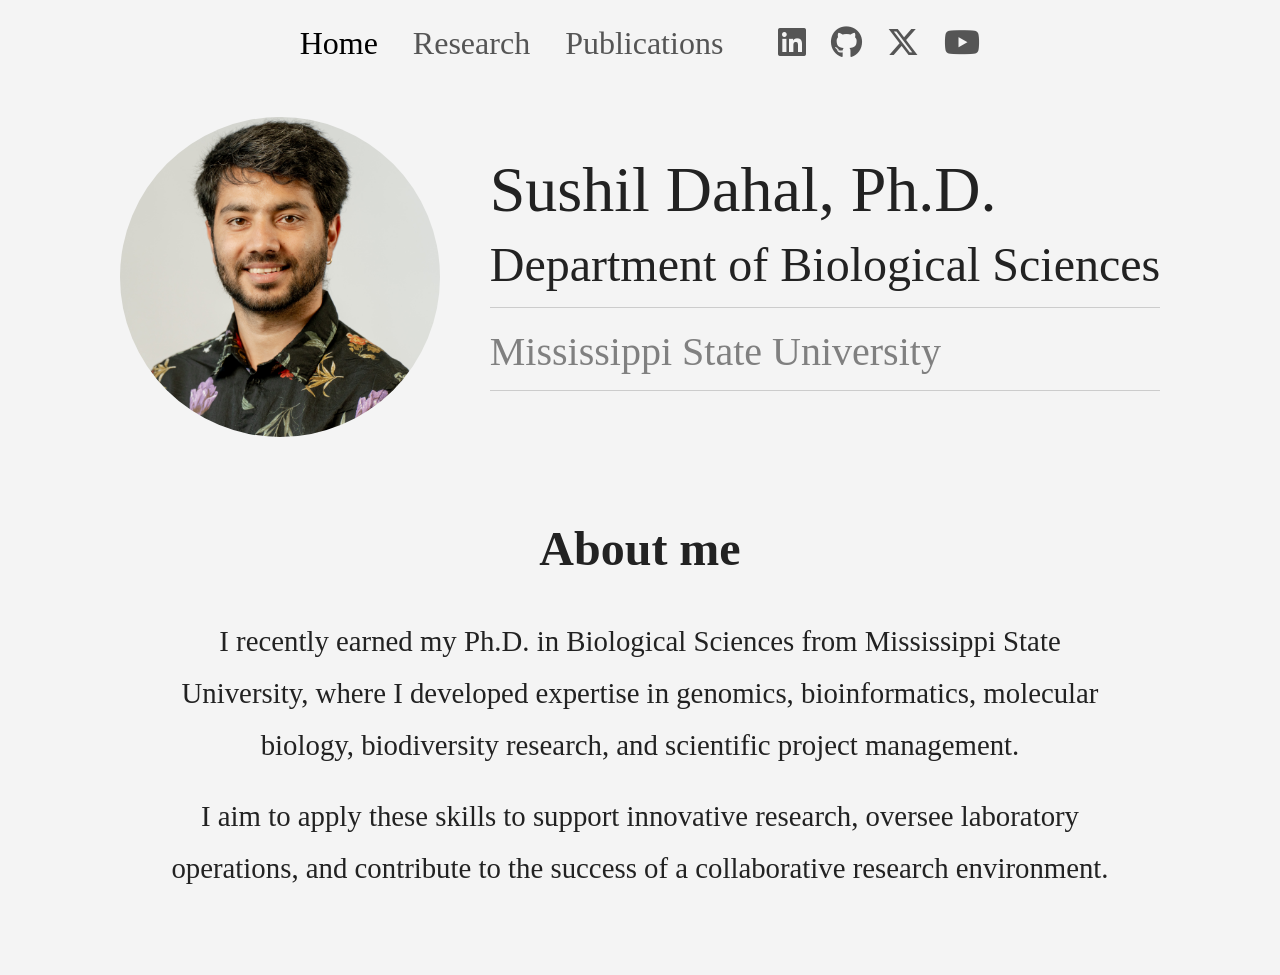
==== index.html @ ced3c0ae "Add files via upload" ====
<!DOCTYPE html>
<html lang="en">
<head>
    <meta charset="UTF-8">
    <meta name="viewport" content="width=device-width, initial-scale=1.0">
    <title>Sushil Dahal</title>

    <!-- Font Awesome -->
    <link rel="stylesheet"
        href="https://cdnjs.cloudflare.com/ajax/libs/font-awesome/6.5.1/css/all.min.css">

    <link rel="stylesheet" href="style.css">
</head>
<body>

    <!-- Navigation -->
    <header>
        <nav>
            <ul>
                <li><a href="index.html" class="active">Home</a></li>
                <li><a href="research.html">Research</a></li>
                <li><a href="publications.html">Publications</a></li>

                <div class="social-icons">
                    <a href="#"><i class="fab fa-linkedin"></i></a>
                    <a href="#"><i class="fab fa-github"></i></a>
                    <a href="#"><i class="fab fa-x-twitter"></i></a>
                    <a href="#"><i class="fab fa-youtube"></i></a>
                </div>
            </ul>
        </nav>
    </header>

    <!-- Hero Section -->
    <section class="hero">

        <div class="profile-image">
            <img src="profile.jpg" alt="Sushil Dahal">
        </div>

        <div class="hero-text">
            <h1>Sushil Dahal, Ph.D.</h1>
            <h2>Department of Biological Sciences</h2>

            <div class="divider"></div>

            <h3>Mississippi State University</h3>

            <div class="divider"></div>
        </div>

    </section>

    <!-- About Section -->
    <section class="about">
        <h2>About me</h2>

        <p>
            I recently earned my Ph.D. in Biological Sciences from Mississippi State University, 
            where I developed expertise in genomics, bioinformatics, molecular biology, biodiversity research, and scientific project management. 
            
        </p>

        <p>
           I aim to apply these skills to support innovative research, oversee laboratory operations, 
           and contribute to the success of a collaborative research environment.

    </section>

</body>
</html>
---- style.css ----
* {
    margin: 0;
    padding: 0;
    box-sizing: border-box;
}

body {
    font-family: Georgia, serif;
    background: #f4f4f4;
    color: #222;
}

/* Navbar */

header {
    padding: 25px 0;
}

nav ul {
    list-style: none;
    display: flex;
    justify-content: center;
    align-items: center;
    gap: 35px;
}

nav a {
    text-decoration: none;
    color: #555;
    font-size: 2rem;
    font-weight: 500;
    transition: 0.3s;
}

nav a:hover,
nav .active {
    color: #000;
}

.social-icons {
    display: flex;
    gap: 25px;
    margin-left: 20px;
}

.social-icons a {
    color: #555;
    font-size: 2rem;
}

/* Hero Section */

.hero {
    display: flex;
    justify-content: center;
    align-items: center;
    gap: 50px;
    margin-top: 30px;
    flex-wrap: wrap;
}

.profile-image img {
    width: 320px;
    height: 320px;
    border-radius: 50%;
    object-fit: cover;
}

.hero-text h1 {
    font-size: 4rem;
    font-weight: 100;
}

.hero-text h2 {
    font-size: 3rem;
    margin-top: 10px;
    font-weight: 100;
}

.hero-text h3 {
    font-size: 2.5rem;
    color: gray;
    margin-top: 20px;
    font-weight: 100;
}

.divider {
    width: 100%;
    height: 1px;
    background: #ccc;
    margin: 15px 0;
}

/* About */

.about {
    max-width: 1000px;
    margin: 80px auto;
    text-align: center;
    padding: 0 20px;
}

.about h2 {
    font-size: 3rem;
    margin-bottom: 40px;
}

.about p {
    font-size: 1.8rem;
    line-height: 1.8;
    margin-bottom: 20px;
}


/* ==========================
   PUBLICATIONS SECTION
========================== */

.publications {
    max-width: 1200px;
    margin: 70px auto;
    padding: 0 20px;
}

.pub-header {
    text-align: center;
    margin-bottom: 40px;
}

.pub-header a {
    color: #666;
    font-size: 18px;
    text-decoration: underline;
}

.publication-grid {
    display: grid;
    grid-template-columns: repeat(2, 1fr);
    gap: 35px;
}

.publication-card {
    background: #fff;
    border: 1px solid #ddd;
    border-radius: 4px;
    overflow: hidden;
    transition: 0.3s;
}

.publication-card:hover {
    box-shadow: 0 8px 25px rgba(0,0,0,0.12);
    transform: translateY(-4px);
}

.publication-card img {
    width: 100%;
    height: 320px;
    object-fit: cover;
    display: block;
}

.publication-content {
    padding: 25px;
}

.publication-content h3 {
    font-size: 1.9rem;
    line-height: 1.35;
    color: #222;
    margin-bottom: 15px;
    font-weight: 400;
}

.publication-content p {
    color: #555;
    line-height: 1.7;
    margin-bottom: 20px;
}

.journal {
    display: block;
    color: #888;
    font-size: 14px;
    margin-bottom: 20px;
}

.read-btn {
    display: inline-block;
    padding: 10px 18px;
    border: 1px solid #333;
    color: #333;
    text-decoration: none;
    border-radius: 4px;
    transition: 0.3s;
}

.read-btn:hover {
    background: #333;
    color: #fff;
}

/* ==========================
   RESPONSIVE
========================== */

@media (max-width: 900px) {

    .publication-grid {
        grid-template-columns: 1fr;
    }

    .publication-card img {
        height: 260px;
    }

    .publication-content h3 {
        font-size: 1.5rem;
    }
}
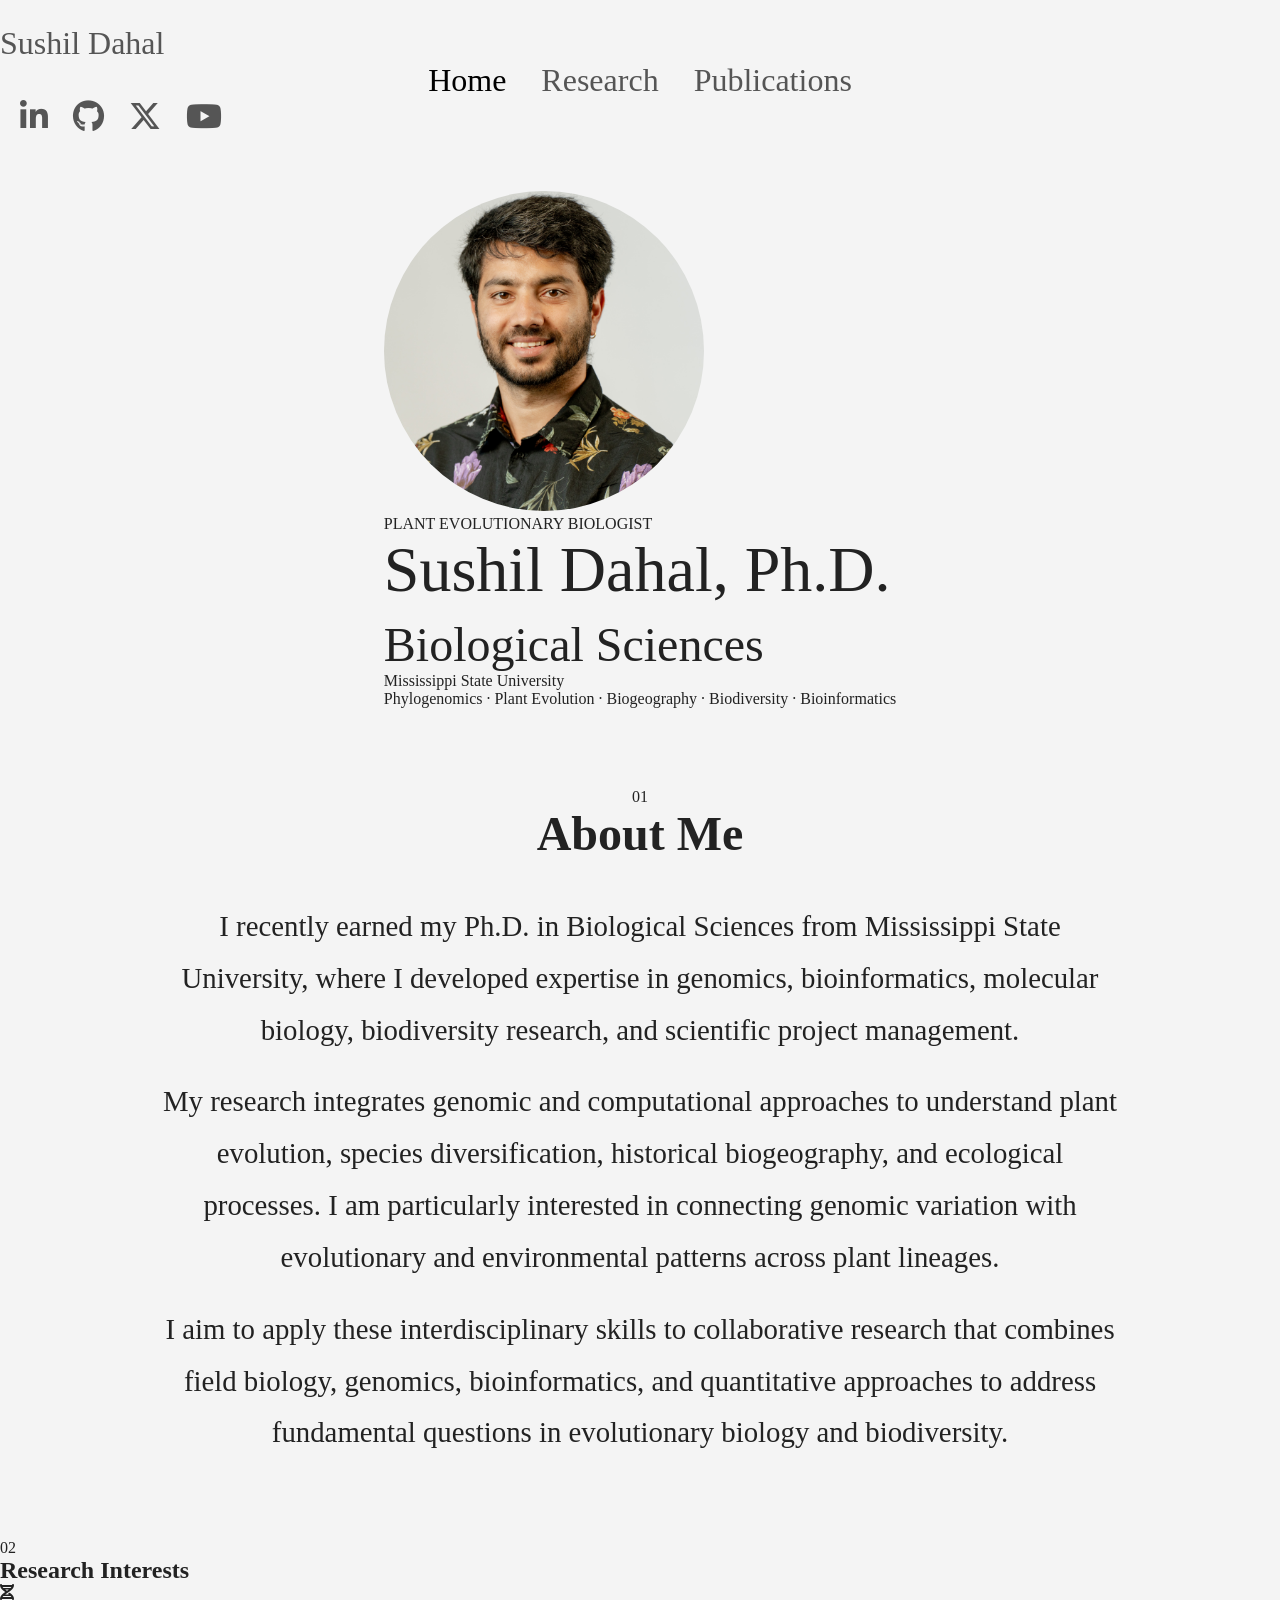
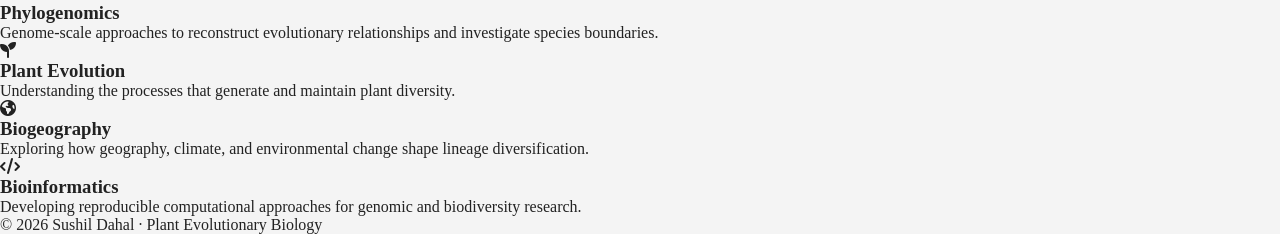
==== commit 95f65e5a: "Update index.html" ====
--- a/index.html
+++ b/index.html
@@ -3,73 +3,203 @@
 <head>
     <meta charset="UTF-8">
     <meta name="viewport" content="width=device-width, initial-scale=1.0">
-    <title>Sushil Dahal</title>
+
+    <title>Sushil Dahal, Ph.D. | Plant Evolutionary Biologist</title>
 
     <!-- Font Awesome -->
     <link rel="stylesheet"
-        href="https://cdnjs.cloudflare.com/ajax/libs/font-awesome/6.5.1/css/all.min.css">
+          href="https://cdnjs.cloudflare.com/ajax/libs/font-awesome/6.5.1/css/all.min.css">
 
     <link rel="stylesheet" href="style.css">
 </head>
+
 <body>
 
-    <!-- Navigation -->
-    <header>
-        <nav>
-            <ul>
-                <li><a href="index.html" class="active">Home</a></li>
-                <li><a href="research.html">Research</a></li>
-                <li><a href="publications.html">Publications</a></li>
-
-                <div class="social-icons">
-                    <a href="#"><i class="fab fa-linkedin"></i></a>
-                    <a href="#"><i class="fab fa-github"></i></a>
-                    <a href="#"><i class="fab fa-x-twitter"></i></a>
-                    <a href="#"><i class="fab fa-youtube"></i></a>
-                </div>
+<header>
+    <nav>
+        <div class="nav-container">
+
+            <a href="index.html" class="site-name">
+                Sushil Dahal
+            </a>
+
+            <ul class="nav-links">
+                <li>
+                    <a href="index.html" class="active">Home</a>
+                </li>
+                <li>
+                    <a href="research.html">Research</a>
+                </li>
+                <li>
+                    <a href="publications.html">Publications</a>
+                </li>
             </ul>
-        </nav>
-    </header>
-
-    <!-- Hero Section -->
-    <section class="hero">
+
+            <div class="social-icons">
+                <a href="#" aria-label="LinkedIn">
+                    <i class="fab fa-linkedin-in"></i>
+                </a>
+
+                <a href="#" aria-label="GitHub">
+                    <i class="fab fa-github"></i>
+                </a>
+
+                <a href="#" aria-label="X">
+                    <i class="fab fa-x-twitter"></i>
+                </a>
+
+                <a href="#" aria-label="YouTube">
+                    <i class="fab fa-youtube"></i>
+                </a>
+            </div>
+
+        </div>
+    </nav>
+</header>
+
+
+<!-- Hero -->
+<section class="hero">
+
+    <div class="hero-container">
 
         <div class="profile-image">
-            <img src="profile.jpg" alt="Sushil Dahal">
+            <img src="profile.jpg" alt="Portrait of Sushil Dahal">
         </div>
 
         <div class="hero-text">
-            <h1>Sushil Dahal, Ph.D.</h1>
-            <h2>Department of Biological Sciences</h2>
-
-            <div class="divider"></div>
-
-            <h3>Mississippi State University</h3>
-
-            <div class="divider"></div>
-        </div>
-
-    </section>
-
-    <!-- About Section -->
-    <section class="about">
-        <h2>About me</h2>
-
-        <p>
-            I recently earned my Ph.D. in Biological Sciences from Mississippi State University, 
-            where I developed expertise in genomics, bioinformatics, molecular biology, biodiversity research, and scientific project management. 
-            
-        </p>
-
-        <p>
-           I aim to apply these skills to support innovative research, oversee laboratory operations, 
-           and contribute to the success of a collaborative research environment.
-
-    </section>
+
+            <p class="eyebrow">
+                PLANT EVOLUTIONARY BIOLOGIST
+            </p>
+
+            <h1>
+                Sushil Dahal, Ph.D.
+            </h1>
+
+            <h2>
+                Biological Sciences
+            </h2>
+
+            <p class="affiliation">
+                Mississippi State University
+            </p>
+
+            <div class="hero-divider"></div>
+
+            <p class="research-interests">
+                Phylogenomics · Plant Evolution · Biogeography ·
+                Biodiversity · Bioinformatics
+            </p>
+
+        </div>
+
+    </div>
+
+</section>
+
+
+<!-- About -->
+<section class="about">
+
+    <div class="about-container">
+
+        <div class="section-heading">
+            <span>01</span>
+            <h2>About Me</h2>
+        </div>
+
+        <div class="about-content">
+
+            <p>
+                I recently earned my Ph.D. in Biological Sciences from
+                Mississippi State University, where I developed expertise in
+                genomics, bioinformatics, molecular biology, biodiversity
+                research, and scientific project management.
+            </p>
+
+            <p>
+                My research integrates genomic and computational approaches
+                to understand plant evolution, species diversification,
+                historical biogeography, and ecological processes. I am
+                particularly interested in connecting genomic variation with
+                evolutionary and environmental patterns across plant lineages.
+            </p>
+
+            <p>
+                I aim to apply these interdisciplinary skills to collaborative
+                research that combines field biology, genomics, bioinformatics,
+                and quantitative approaches to address fundamental questions
+                in evolutionary biology and biodiversity.
+            </p>
+
+        </div>
+
+    </div>
+
+</section>
+
+
+<!-- Research interests -->
+<section class="home-interests">
+
+    <div class="interests-container">
+
+        <div class="section-heading">
+            <span>02</span>
+            <h2>Research Interests</h2>
+        </div>
+
+        <div class="interest-grid">
+
+            <div class="interest-item">
+                <i class="fa-solid fa-dna"></i>
+                <h3>Phylogenomics</h3>
+                <p>
+                    Genome-scale approaches to reconstruct evolutionary
+                    relationships and investigate species boundaries.
+                </p>
+            </div>
+
+            <div class="interest-item">
+                <i class="fa-solid fa-seedling"></i>
+                <h3>Plant Evolution</h3>
+                <p>
+                    Understanding the processes that generate and maintain
+                    plant diversity.
+                </p>
+            </div>
+
+            <div class="interest-item">
+                <i class="fa-solid fa-earth-americas"></i>
+                <h3>Biogeography</h3>
+                <p>
+                    Exploring how geography, climate, and environmental change
+                    shape lineage diversification.
+                </p>
+            </div>
+
+            <div class="interest-item">
+                <i class="fa-solid fa-code"></i>
+                <h3>Bioinformatics</h3>
+                <p>
+                    Developing reproducible computational approaches for
+                    genomic and biodiversity research.
+                </p>
+            </div>
+
+        </div>
+
+    </div>
+
+</section>
+
+
+<footer>
+    <p>
+        © 2026 Sushil Dahal · Plant Evolutionary Biology
+    </p>
+</footer>
 
 </body>
 </html>
-
-
-
-
--- a/style.css
+++ b/style.css
@@ -112,91 +112,248 @@
 }
 
 
+/* =========================
+   PUBLICATIONS
+   ========================= */
+
+.publications {
+    max-width: 1050px;
+    margin: 80px auto;
+    padding: 0 30px 80px;
+}
+
+.publications-header {
+    text-align: center;
+    margin-bottom: 70px;
+}
+
+.publications-header h2 {
+    margin-bottom: 12px;
+}
+
+.publications-header p {
+    color: #777;
+    font-size: 16px;
+    margin: 0;
+}
+
+/* Year section */
+.publication-year {
+    display: grid;
+    grid-template-columns: 110px 1fr;
+    column-gap: 45px;
+    margin-bottom: 50px;
+}
+
+/* Year */
+.year-label {
+    font-size: 1.6rem;
+    font-weight: 600;
+    color: #333;
+    padding-top: 4px;
+    position: sticky;
+    top: 100px;
+}
+
+/* Publication list */
+.year-publications {
+    border-left: 1px solid #ddd;
+    padding-left: 30px;
+}
+
+/* Individual publication */
+.publication {
+    display: grid;
+    grid-template-columns: 45px 1fr;
+    column-gap: 20px;
+    padding: 0 0 28px;
+    margin-bottom: 28px;
+    border-bottom: 1px solid #eee;
+}
+
+.publication:last-child {
+    border-bottom: none;
+    margin-bottom: 0;
+}
+
+/* Publication number */
+.publication-number {
+    font-size: 13px;
+    color: #999;
+    padding-top: 4px;
+    letter-spacing: 1px;
+}
+
+/* Publication text */
+.publication-text p {
+    margin: 0;
+    color: #444;
+    font-size: 16px;
+    line-height: 1.75;
+}
+
+/* Highlight your name */
+.publication-text strong {
+    color: #222;
+    font-weight: 700;
+}
+
+/* Journal */
+.journal {
+    margin-left: 4px;
+}
+
+/* No publication */
+.no-publications .publication-text p {
+    color: #999;
+    font-style: italic;
+}
+
+/* Hover effect */
+.publication {
+    transition: transform 0.2s ease;
+}
+
+.publication:hover {
+    transform: translateX(5px);
+}
+
+/* Mobile */
+@media (max-width: 768px) {
+
+    .publications {
+        margin: 60px auto;
+        padding: 0 20px 50px;
+    }
+
+    .publications-header {
+        margin-bottom: 50px;
+    }
+
+    .publication-year {
+        grid-template-columns: 1fr;
+        row-gap: 15px;
+        margin-bottom: 40px;
+    }
+
+    .year-label {
+        position: static;
+        font-size: 1.4rem;
+    }
+
+    .year-publications {
+        border-left: none;
+        border-top: 1px solid #ddd;
+        padding-left: 0;
+        padding-top: 20px;
+    }
+
+    .publication {
+        grid-template-columns: 35px 1fr;
+        column-gap: 12px;
+    }
+
+    .publication-text p {
+        font-size: 15px;
+        line-height: 1.65;
+    }
+}
 /* ==========================
-   PUBLICATIONS SECTION
+   RESEARCH SECTION
 ========================== */
-
-.publications {
+.research {
     max-width: 1200px;
     margin: 70px auto;
-    padding: 0 20px;
-}
-
-.pub-header {
+    padding: 0 30px;
+}
+
+.research h2 {
     text-align: center;
-    margin-bottom: 40px;
-}
-
-.pub-header a {
-    color: #666;
-    font-size: 18px;
-    text-decoration: underline;
-}
-
-.publication-grid {
-    display: grid;
-    grid-template-columns: repeat(2, 1fr);
-    gap: 35px;
-}
-
-.publication-card {
-    background: #fff;
-    border: 1px solid #ddd;
-    border-radius: 4px;
-    overflow: hidden;
-    transition: 0.3s;
-}
-
-.publication-card:hover {
-    box-shadow: 0 8px 25px rgba(0,0,0,0.12);
-    transform: translateY(-4px);
-}
-
-.publication-card img {
-    width: 100%;
-    height: 320px;
-    object-fit: cover;
-    display: block;
-}
-
-.publication-content {
-    padding: 25px;
-}
-
-.publication-content h3 {
-    font-size: 1.9rem;
-    line-height: 1.35;
-    color: #222;
-    margin-bottom: 15px;
-    font-weight: 400;
-}
-
-.publication-content p {
+    margin-bottom: 50px;
+}
+
+.research-intro {
+    max-width: 1100px;
+    margin: 0 auto 50px;
+    display: flex;
+    align-items: flex-start;
+    gap: 50px;
+}
+
+.research-text {
+    flex: 1;
+    min-width: 0;
+}
+
+.research-text p {
     color: #555;
     line-height: 1.7;
-    margin-bottom: 20px;
-}
-
-.journal {
+    margin: 0 0 25px;
+}
+
+.research-title {
+    max-width: 1100px;
+    margin: 45px auto 25px;
+}
+
+.research-title p {
+    color: #333;
+    line-height: 1.6;
+    margin: 0;
+}
+
+.research-heading {
+    max-width: 1100px;
+    margin: 50px auto 25px;
+}
+
+.research-heading p {
+    color: #222;
+    margin: 0;
+    letter-spacing: 0.3px;
+}
+
+.research-figure {
+    flex: 0 0 320px;
+    width: 320px;
+    margin: 0;
+}
+
+.research-figure img {
+    width: 100%;
+    height: auto;
     display: block;
-    color: #888;
-    font-size: 14px;
-    margin-bottom: 20px;
-}
-
-.read-btn {
-    display: inline-block;
-    padding: 10px 18px;
-    border: 1px solid #333;
-    color: #333;
-    text-decoration: none;
     border-radius: 4px;
-    transition: 0.3s;
-}
-
-.read-btn:hover {
-    background: #333;
-    color: #fff;
+}
+
+.research-figure figcaption {
+    margin-top: 12px;
+    color: #666;
+    font-size: 13px;
+    line-height: 1.5;
+}
+
+.future-research {
+    margin-bottom: 30px;
+}
+
+/* Mobile layout */
+@media (max-width: 768px) {
+    .research {
+        padding: 0 20px;
+    }
+
+    .research-intro {
+        flex-direction: column;
+        gap: 25px;
+    }
+
+    .research-figure {
+        width: 75%;
+        max-width: 320px;
+        flex: none;
+        margin: 0 auto;
+    }
 }
 
 /* ==========================
@@ -216,4 +373,4 @@
     .publication-content h3 {
         font-size: 1.5rem;
     }
-}+}
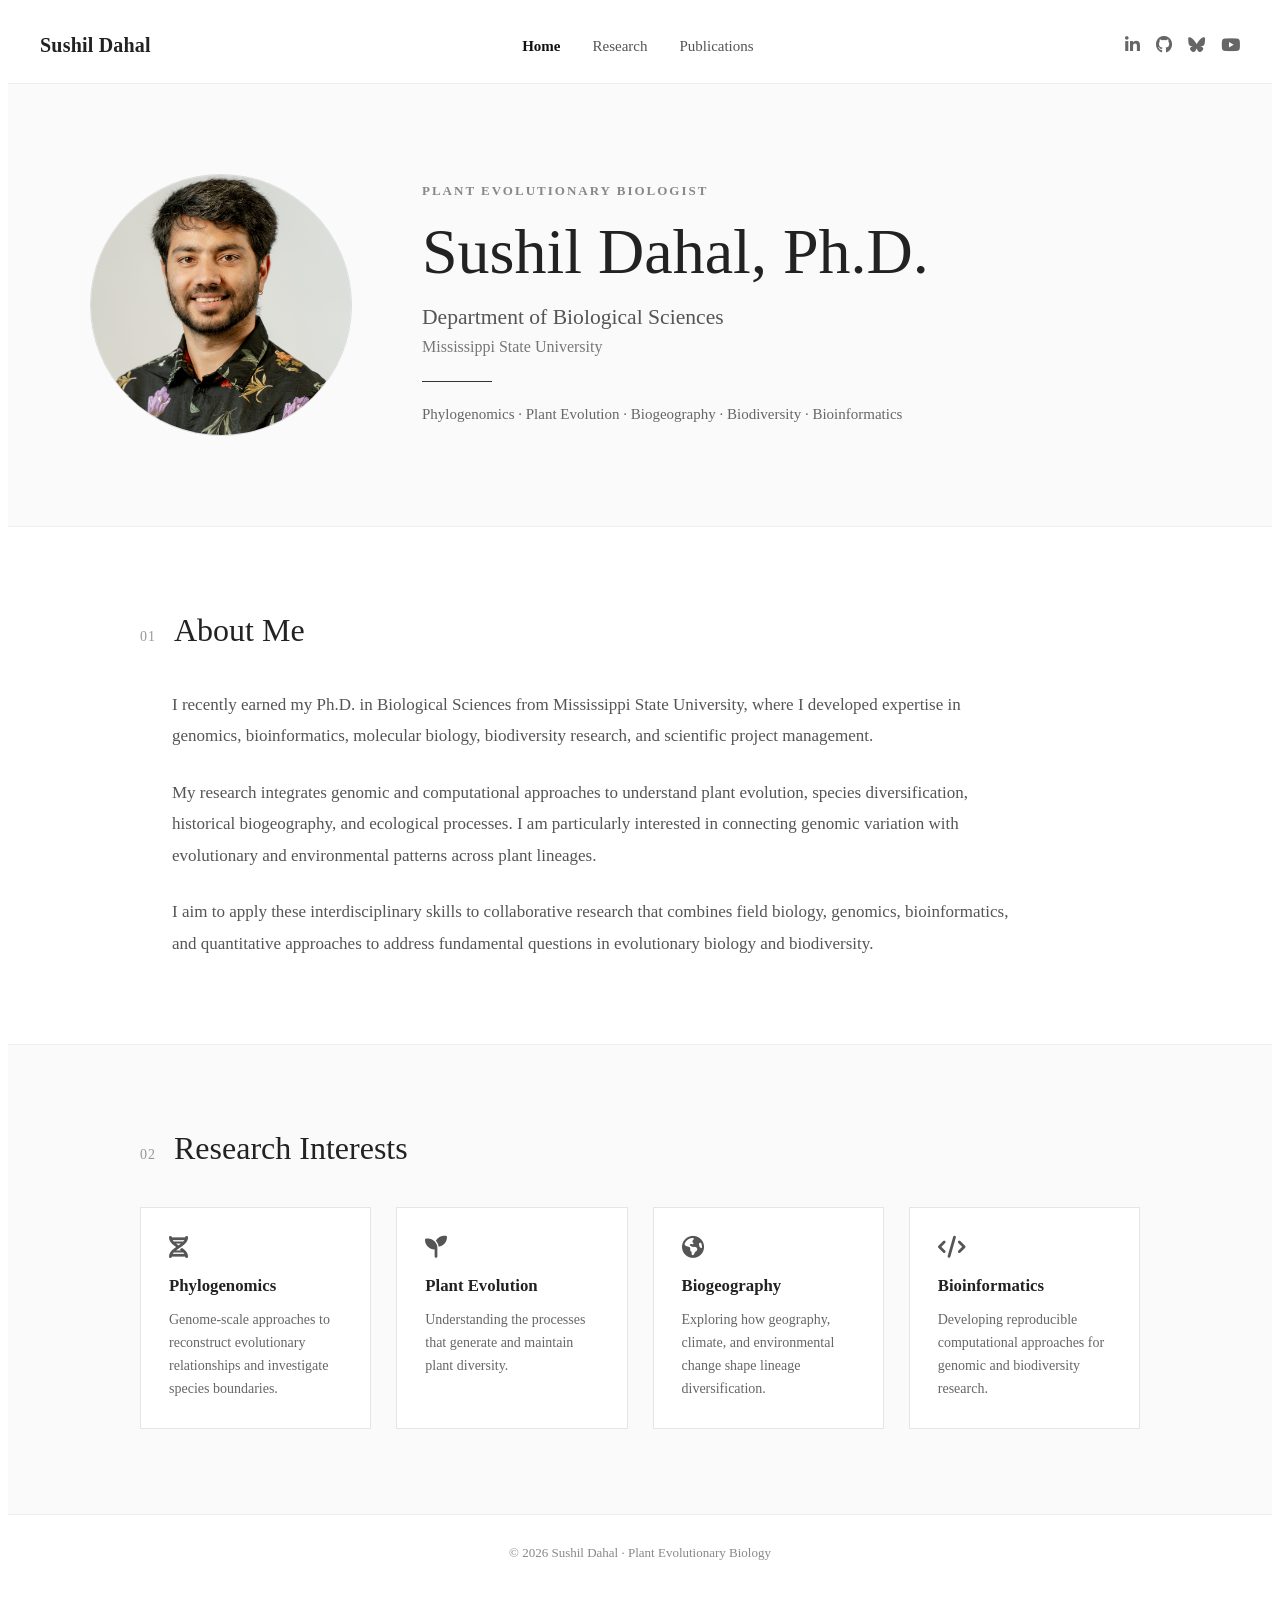
==== commit 669279a3: "Update index.html" ====
--- a/index.html
+++ b/index.html
@@ -10,196 +10,255 @@
     <link rel="stylesheet"
           href="https://cdnjs.cloudflare.com/ajax/libs/font-awesome/6.5.1/css/all.min.css">
 
+    <!-- Main stylesheet -->
     <link rel="stylesheet" href="style.css">
 </head>
 
 <body>
 
-<header>
-    <nav>
-        <div class="nav-container">
-
-            <a href="index.html" class="site-name">
-                Sushil Dahal
-            </a>
-
-            <ul class="nav-links">
-                <li>
-                    <a href="index.html" class="active">Home</a>
-                </li>
-                <li>
-                    <a href="research.html">Research</a>
-                </li>
-                <li>
-                    <a href="publications.html">Publications</a>
-                </li>
-            </ul>
-
-            <div class="social-icons">
-                <a href="#" aria-label="LinkedIn">
-                    <i class="fab fa-linkedin-in"></i>
+    <!-- =========================
+         NAVIGATION
+         ========================= -->
+    <header>
+        <nav>
+            <div class="nav-container">
+
+                <a href="index.html" class="site-name">
+                    Sushil Dahal
                 </a>
 
-                <a href="#" aria-label="GitHub">
-                    <i class="fab fa-github"></i>
-                </a>
-
-                <a href="#" aria-label="X">
-                    <i class="fab fa-x-twitter"></i>
-                </a>
-
-                <a href="#" aria-label="YouTube">
-                    <i class="fab fa-youtube"></i>
-                </a>
+                <ul class="nav-links">
+                    <li>
+                        <a href="index.html" class="active">Home</a>
+                    </li>
+
+                    <li>
+                        <a href="research.html">Research</a>
+                    </li>
+
+                    <li>
+                        <a href="publications.html">Publications</a>
+                    </li>
+                </ul>
+
+                <div class="social-icons">
+
+                    <a href="https://www.linkedin.com/in/sushil-dahal-76737a17b/"
+                       target="_blank"
+                       rel="noopener noreferrer"
+                       aria-label="LinkedIn">
+                        <i class="fa-brands fa-linkedin-in"></i>
+                    </a>
+
+                    <a href="https://github.com/dahalsushil"
+                       target="_blank"
+                       rel="noopener noreferrer"
+                       aria-label="GitHub">
+                        <i class="fa-brands fa-github"></i>
+                    </a>
+
+                    <a href="https://bsky.app/profile/dahalsushil.bsky.social"
+                       target="_blank"
+                       rel="noopener noreferrer"
+                       aria-label="Bluesky">
+                        <i class="fa-brands fa-bluesky"></i>
+                    </a>
+
+                    <a href="https://www.youtube.com/@sushildahal7122"
+                       target="_blank"
+                       rel="noopener noreferrer"
+                       aria-label="YouTube">
+                        <i class="fa-brands fa-youtube"></i>
+                    </a>
+
+                </div>
+
+            </div>
+        </nav>
+    </header>
+
+
+    <!-- =========================
+         HERO SECTION
+         ========================= -->
+    <section class="hero">
+
+        <div class="hero-container">
+
+            <div class="profile-image">
+                <img src="profile.jpg"
+                     alt="Portrait of Sushil Dahal">
+            </div>
+
+            <div class="hero-text">
+
+                <p class="eyebrow">
+                    PLANT EVOLUTIONARY BIOLOGIST
+                </p>
+
+                <h1>
+                    Sushil Dahal, Ph.D.
+                </h1>
+
+                <h2>
+                    Department of Biological Sciences
+                </h2>
+
+                <p class="affiliation">
+                    Mississippi State University
+                </p>
+
+                <div class="hero-divider"></div>
+
+                <p class="research-interests">
+                    Phylogenomics · Plant Evolution · Biogeography ·
+                    Biodiversity · Bioinformatics
+                </p>
+
             </div>
 
         </div>
-    </nav>
-</header>
-
-
-<!-- Hero -->
-<section class="hero">
-
-    <div class="hero-container">
-
-        <div class="profile-image">
-            <img src="profile.jpg" alt="Portrait of Sushil Dahal">
+
+    </section>
+
+
+    <!-- =========================
+         ABOUT SECTION
+         ========================= -->
+    <section class="about">
+
+        <div class="about-container">
+
+            <div class="section-heading">
+                <span>01</span>
+                <h2>About Me</h2>
+            </div>
+
+            <div class="about-content">
+
+                <p>
+                    I recently earned my Ph.D. in Biological Sciences from
+                    Mississippi State University, where I developed expertise
+                    in genomics, bioinformatics, molecular biology, biodiversity
+                    research, and scientific project management.
+                </p>
+
+                <p>
+                    My research integrates genomic and computational approaches
+                    to understand plant evolution, species diversification,
+                    historical biogeography, and ecological processes. I am
+                    particularly interested in connecting genomic variation with
+                    evolutionary and environmental patterns across plant lineages.
+                </p>
+
+                <p>
+                    I aim to apply these interdisciplinary skills to collaborative
+                    research that combines field biology, genomics, bioinformatics,
+                    and quantitative approaches to address fundamental questions
+                    in evolutionary biology and biodiversity.
+                </p>
+
+            </div>
+
         </div>
 
-        <div class="hero-text">
-
-            <p class="eyebrow">
-                PLANT EVOLUTIONARY BIOLOGIST
-            </p>
-
-            <h1>
-                Sushil Dahal, Ph.D.
-            </h1>
-
-            <h2>
-                Biological Sciences
-            </h2>
-
-            <p class="affiliation">
-                Mississippi State University
-            </p>
-
-            <div class="hero-divider"></div>
-
-            <p class="research-interests">
-                Phylogenomics · Plant Evolution · Biogeography ·
-                Biodiversity · Bioinformatics
-            </p>
+    </section>
+
+
+    <!-- =========================
+         RESEARCH INTERESTS
+         ========================= -->
+    <section class="home-interests">
+
+        <div class="interests-container">
+
+            <div class="section-heading">
+                <span>02</span>
+                <h2>Research Interests</h2>
+            </div>
+
+            <div class="interest-grid">
+
+                <div class="interest-item">
+
+                    <i class="fa-solid fa-dna"></i>
+
+                    <h3>
+                        Phylogenomics
+                    </h3>
+
+                    <p>
+                        Genome-scale approaches to reconstruct evolutionary
+                        relationships and investigate species boundaries.
+                    </p>
+
+                </div>
+
+
+                <div class="interest-item">
+
+                    <i class="fa-solid fa-seedling"></i>
+
+                    <h3>
+                        Plant Evolution
+                    </h3>
+
+                    <p>
+                        Understanding the processes that generate and maintain
+                        plant diversity.
+                    </p>
+
+                </div>
+
+
+                <div class="interest-item">
+
+                    <i class="fa-solid fa-earth-americas"></i>
+
+                    <h3>
+                        Biogeography
+                    </h3>
+
+                    <p>
+                        Exploring how geography, climate, and environmental change
+                        shape lineage diversification.
+                    </p>
+
+                </div>
+
+
+                <div class="interest-item">
+
+                    <i class="fa-solid fa-code"></i>
+
+                    <h3>
+                        Bioinformatics
+                    </h3>
+
+                    <p>
+                        Developing reproducible computational approaches for
+                        genomic and biodiversity research.
+                    </p>
+
+                </div>
+
+            </div>
 
         </div>
 
-    </div>
-
-</section>
-
-
-<!-- About -->
-<section class="about">
-
-    <div class="about-container">
-
-        <div class="section-heading">
-            <span>01</span>
-            <h2>About Me</h2>
-        </div>
-
-        <div class="about-content">
-
-            <p>
-                I recently earned my Ph.D. in Biological Sciences from
-                Mississippi State University, where I developed expertise in
-                genomics, bioinformatics, molecular biology, biodiversity
-                research, and scientific project management.
-            </p>
-
-            <p>
-                My research integrates genomic and computational approaches
-                to understand plant evolution, species diversification,
-                historical biogeography, and ecological processes. I am
-                particularly interested in connecting genomic variation with
-                evolutionary and environmental patterns across plant lineages.
-            </p>
-
-            <p>
-                I aim to apply these interdisciplinary skills to collaborative
-                research that combines field biology, genomics, bioinformatics,
-                and quantitative approaches to address fundamental questions
-                in evolutionary biology and biodiversity.
-            </p>
-
-        </div>
-
-    </div>
-
-</section>
-
-
-<!-- Research interests -->
-<section class="home-interests">
-
-    <div class="interests-container">
-
-        <div class="section-heading">
-            <span>02</span>
-            <h2>Research Interests</h2>
-        </div>
-
-        <div class="interest-grid">
-
-            <div class="interest-item">
-                <i class="fa-solid fa-dna"></i>
-                <h3>Phylogenomics</h3>
-                <p>
-                    Genome-scale approaches to reconstruct evolutionary
-                    relationships and investigate species boundaries.
-                </p>
-            </div>
-
-            <div class="interest-item">
-                <i class="fa-solid fa-seedling"></i>
-                <h3>Plant Evolution</h3>
-                <p>
-                    Understanding the processes that generate and maintain
-                    plant diversity.
-                </p>
-            </div>
-
-            <div class="interest-item">
-                <i class="fa-solid fa-earth-americas"></i>
-                <h3>Biogeography</h3>
-                <p>
-                    Exploring how geography, climate, and environmental change
-                    shape lineage diversification.
-                </p>
-            </div>
-
-            <div class="interest-item">
-                <i class="fa-solid fa-code"></i>
-                <h3>Bioinformatics</h3>
-                <p>
-                    Developing reproducible computational approaches for
-                    genomic and biodiversity research.
-                </p>
-            </div>
-
-        </div>
-
-    </div>
-
-</section>
-
-
-<footer>
-    <p>
-        © 2026 Sushil Dahal · Plant Evolutionary Biology
-    </p>
-</footer>
+    </section>
+
+
+    <!-- =========================
+         FOOTER
+         ========================= -->
+    <footer>
+
+        <p>
+            © 2026 Sushil Dahal · Plant Evolutionary Biology
+        </p>
+
+    </footer>
 
 </body>
 </html>
--- a/style.css
+++ b/style.css
@@ -1,117 +1,361 @@
-* {
-    margin: 0;
-    padding: 0;
-    box-sizing: border-box;
-}
-
-body {
-    font-family: Georgia, serif;
-    background: #f4f4f4;
+/* =========================================
+   HOME PAGE
+   ========================================= */
+
+.site-name {
+    text-decoration: none;
     color: #222;
-}
-
-/* Navbar */
-
-header {
-    padding: 25px 0;
-}
-
-nav ul {
+    font-size: 20px;
+    font-weight: 600;
+    letter-spacing: 0.2px;
+}
+
+.nav-container {
+    max-width: 1200px;
+    margin: 0 auto;
+    padding: 0 30px;
+    min-height: 75px;
+
+    display: flex;
+    align-items: center;
+    justify-content: space-between;
+    gap: 30px;
+}
+
+.nav-links {
     list-style: none;
     display: flex;
-    justify-content: center;
     align-items: center;
-    gap: 35px;
-}
-
-nav a {
+    gap: 32px;
+    margin: 0;
+    padding: 0;
+}
+
+.nav-links a {
     text-decoration: none;
     color: #555;
+    font-size: 15px;
+    transition: color 0.2s ease;
+}
+
+.nav-links a:hover,
+.nav-links a.active {
+    color: #111;
+}
+
+.nav-links a.active {
+    font-weight: 600;
+}
+
+.social-icons {
+    display: flex;
+    align-items: center;
+    gap: 16px;
+}
+
+.social-icons a {
+    color: #666;
+    font-size: 17px;
+    text-decoration: none;
+    transition: color 0.2s ease,
+                transform 0.2s ease;
+}
+
+.social-icons a:hover {
+    color: #111;
+    transform: translateY(-2px);
+}
+
+
+/* =========================================
+   HERO
+   ========================================= */
+
+.hero {
+    border-top: 1px solid #eee;
+    border-bottom: 1px solid #eee;
+    background: #fafafa;
+}
+
+.hero-container {
+    max-width: 1100px;
+    margin: 0 auto;
+    padding: 90px 30px;
+
+    display: flex;
+    align-items: center;
+    gap: 70px;
+}
+
+.profile-image {
+    flex: 0 0 260px;
+}
+
+.profile-image img {
+    width: 260px;
+    height: 260px;
+    object-fit: cover;
+    display: block;
+
+    border-radius: 50%;
+    border: 1px solid #ddd;
+}
+
+.hero-text {
+    flex: 1;
+}
+
+.eyebrow {
+    margin: 0 0 18px;
+    color: #888;
+    font-size: 13px;
+    letter-spacing: 2px;
+    font-weight: 600;
+}
+
+.hero-text h1 {
+    margin: 0;
+    color: #222;
+    font-size: clamp(2.5rem, 5vw, 4.2rem);
+    line-height: 1.1;
+    font-weight: 500;
+}
+
+.hero-text h2 {
+    margin: 18px 0 8px;
+    color: #555;
+    font-size: 1.35rem;
+    font-weight: 400;
+}
+
+.affiliation {
+    margin: 0;
+    color: #777;
+    font-size: 1rem;
+}
+
+.hero-divider {
+    width: 70px;
+    height: 1px;
+    background: #333;
+    margin: 25px 0 20px;
+}
+
+.research-interests {
+    margin: 0;
+    color: #666;
+    font-size: 15px;
+    line-height: 1.7;
+}
+
+
+/* =========================================
+   SECTION HEADINGS
+   ========================================= */
+
+.section-heading {
+    display: flex;
+    align-items: baseline;
+    gap: 18px;
+    margin-bottom: 40px;
+}
+
+.section-heading span {
+    color: #999;
+    font-size: 14px;
+    letter-spacing: 1px;
+}
+
+.section-heading h2 {
+    margin: 0;
+    color: #222;
     font-size: 2rem;
     font-weight: 500;
-    transition: 0.3s;
-}
-
-nav a:hover,
-nav .active {
-    color: #000;
-}
-
-.social-icons {
-    display: flex;
+}
+
+
+/* =========================================
+   ABOUT
+   ========================================= */
+
+.about {
+    background: #fff;
+}
+
+.about-container {
+    max-width: 1000px;
+    margin: 0 auto;
+    padding: 85px 30px;
+}
+
+.about-content {
+    max-width: 850px;
+    margin-left: 32px;
+}
+
+.about-content p {
+    color: #555;
+    font-size: 17px;
+    line-height: 1.85;
+    margin: 0 0 25px;
+}
+
+.about-content p:last-child {
+    margin-bottom: 0;
+}
+
+
+/* =========================================
+   RESEARCH INTERESTS
+   ========================================= */
+
+.home-interests {
+    background: #fafafa;
+    border-top: 1px solid #eee;
+}
+
+.interests-container {
+    max-width: 1000px;
+    margin: 0 auto;
+    padding: 85px 30px;
+}
+
+.interest-grid {
+    display: grid;
+    grid-template-columns: repeat(4, 1fr);
     gap: 25px;
-    margin-left: 20px;
-}
-
-.social-icons a {
+}
+
+.interest-item {
+    background: #fff;
+    border: 1px solid #e5e5e5;
+    padding: 28px;
+    transition: transform 0.2s ease,
+                box-shadow 0.2s ease;
+}
+
+.interest-item:hover {
+    transform: translateY(-4px);
+    box-shadow: 0 10px 25px rgba(0, 0, 0, 0.06);
+}
+
+.interest-item i {
     color: #555;
-    font-size: 2rem;
-}
-
-/* Hero Section */
-
-.hero {
-    display: flex;
-    justify-content: center;
-    align-items: center;
-    gap: 50px;
-    margin-top: 30px;
-    flex-wrap: wrap;
-}
-
-.profile-image img {
-    width: 320px;
-    height: 320px;
-    border-radius: 50%;
-    object-fit: cover;
-}
-
-.hero-text h1 {
-    font-size: 4rem;
-    font-weight: 100;
-}
-
-.hero-text h2 {
-    font-size: 3rem;
-    margin-top: 10px;
-    font-weight: 100;
-}
-
-.hero-text h3 {
-    font-size: 2.5rem;
-    color: gray;
-    margin-top: 20px;
-    font-weight: 100;
-}
-
-.divider {
-    width: 100%;
-    height: 1px;
-    background: #ccc;
-    margin: 15px 0;
-}
-
-/* About */
-
-.about {
-    max-width: 1000px;
-    margin: 80px auto;
+    font-size: 22px;
+    margin-bottom: 18px;
+}
+
+.interest-item h3 {
+    margin: 0 0 12px;
+    color: #222;
+    font-size: 1.05rem;
+    font-weight: 600;
+}
+
+.interest-item p {
+    margin: 0;
+    color: #666;
+    font-size: 14px;
+    line-height: 1.65;
+}
+
+
+/* =========================================
+   FOOTER
+   ========================================= */
+
+footer {
+    border-top: 1px solid #eee;
     text-align: center;
-    padding: 0 20px;
-}
-
-.about h2 {
-    font-size: 3rem;
-    margin-bottom: 40px;
-}
-
-.about p {
-    font-size: 1.8rem;
-    line-height: 1.8;
-    margin-bottom: 20px;
-}
-
-
+    padding: 30px 20px;
+}
+
+footer p {
+    margin: 0;
+    color: #888;
+    font-size: 13px;
+}
+
+
+/* =========================================
+   MOBILE
+   ========================================= */
+
+@media (max-width: 900px) {
+
+    .nav-container {
+        flex-wrap: wrap;
+        justify-content: center;
+        padding-top: 18px;
+        padding-bottom: 18px;
+    }
+
+    .hero-container {
+        padding: 65px 25px;
+        gap: 45px;
+    }
+
+    .profile-image {
+        flex: 0 0 210px;
+    }
+
+    .profile-image img {
+        width: 210px;
+        height: 210px;
+    }
+
+    .interest-grid {
+        grid-template-columns: repeat(2, 1fr);
+    }
+}
+
+@media (max-width: 650px) {
+
+    .nav-container {
+        flex-direction: column;
+        gap: 18px;
+    }
+
+    .nav-links {
+        gap: 20px;
+    }
+
+    .hero-container {
+        flex-direction: column;
+        text-align: center;
+        padding: 55px 20px;
+    }
+
+    .profile-image {
+        flex: none;
+    }
+
+    .profile-image img {
+        width: 190px;
+        height: 190px;
+    }
+
+    .hero-divider {
+        margin: 22px auto 18px;
+    }
+
+    .section-heading {
+        margin-bottom: 30px;
+    }
+
+    .about-content {
+        margin-left: 0;
+    }
+
+    .interest-grid {
+        grid-template-columns: 1fr;
+    }
+
+    .about-container,
+    .interests-container {
+        padding: 60px 20px;
+    }
+}
 /* =========================
    PUBLICATIONS
    ========================= */
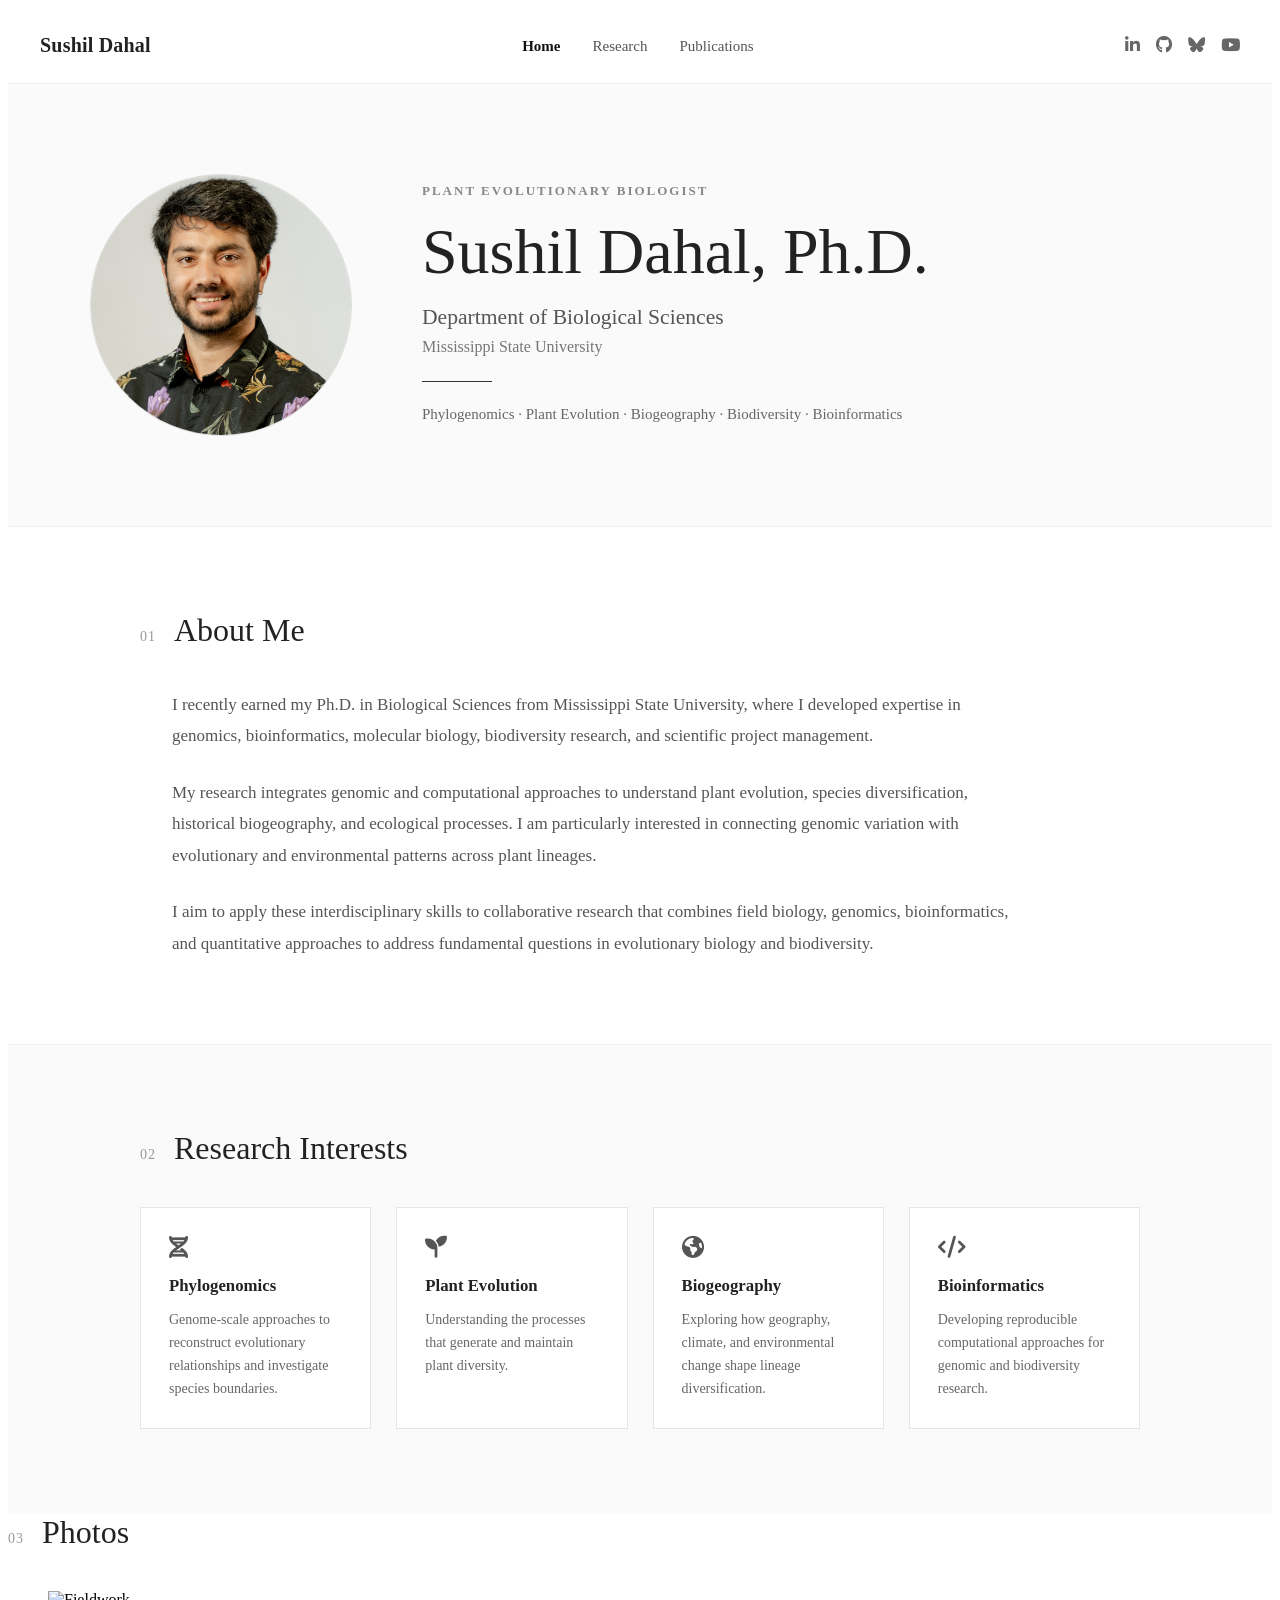
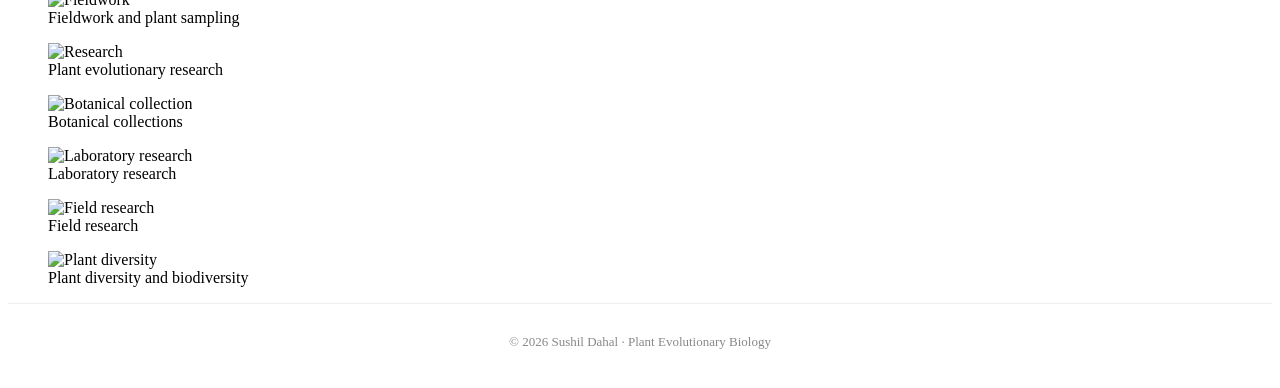
==== commit 85e1d45c: "Update index.html" ====
--- a/index.html
+++ b/index.html
@@ -248,7 +248,55 @@
 
     </section>
 
-
+<!-- =========================
+     PHOTOS
+     ========================= -->
+<section class="photos">
+
+    <div class="photos-container">
+
+        <div class="section-heading">
+            <span>03</span>
+            <h2>Photos</h2>
+        </div>
+
+        <div class="photo-grid">
+
+            <figure class="photo-item">
+                <img src="photos/photo1.jpg" alt="Fieldwork">
+                <figcaption>Fieldwork and plant sampling</figcaption>
+            </figure>
+
+            <figure class="photo-item">
+                <img src="photos/photo2.jpg" alt="Research">
+                <figcaption>Plant evolutionary research</figcaption>
+            </figure>
+
+            <figure class="photo-item">
+                <img src="photos/photo3.jpg" alt="Botanical collection">
+                <figcaption>Botanical collections</figcaption>
+            </figure>
+
+            <figure class="photo-item">
+                <img src="photos/photo4.jpg" alt="Laboratory research">
+                <figcaption>Laboratory research</figcaption>
+            </figure>
+
+            <figure class="photo-item">
+                <img src="photos/photo5.jpg" alt="Field research">
+                <figcaption>Field research</figcaption>
+            </figure>
+
+            <figure class="photo-item">
+                <img src="photos/photo6.jpg" alt="Plant diversity">
+                <figcaption>Plant diversity and biodiversity</figcaption>
+            </figure>
+
+        </div>
+
+    </div>
+
+</section>
     <!-- =========================
          FOOTER
          ========================= -->
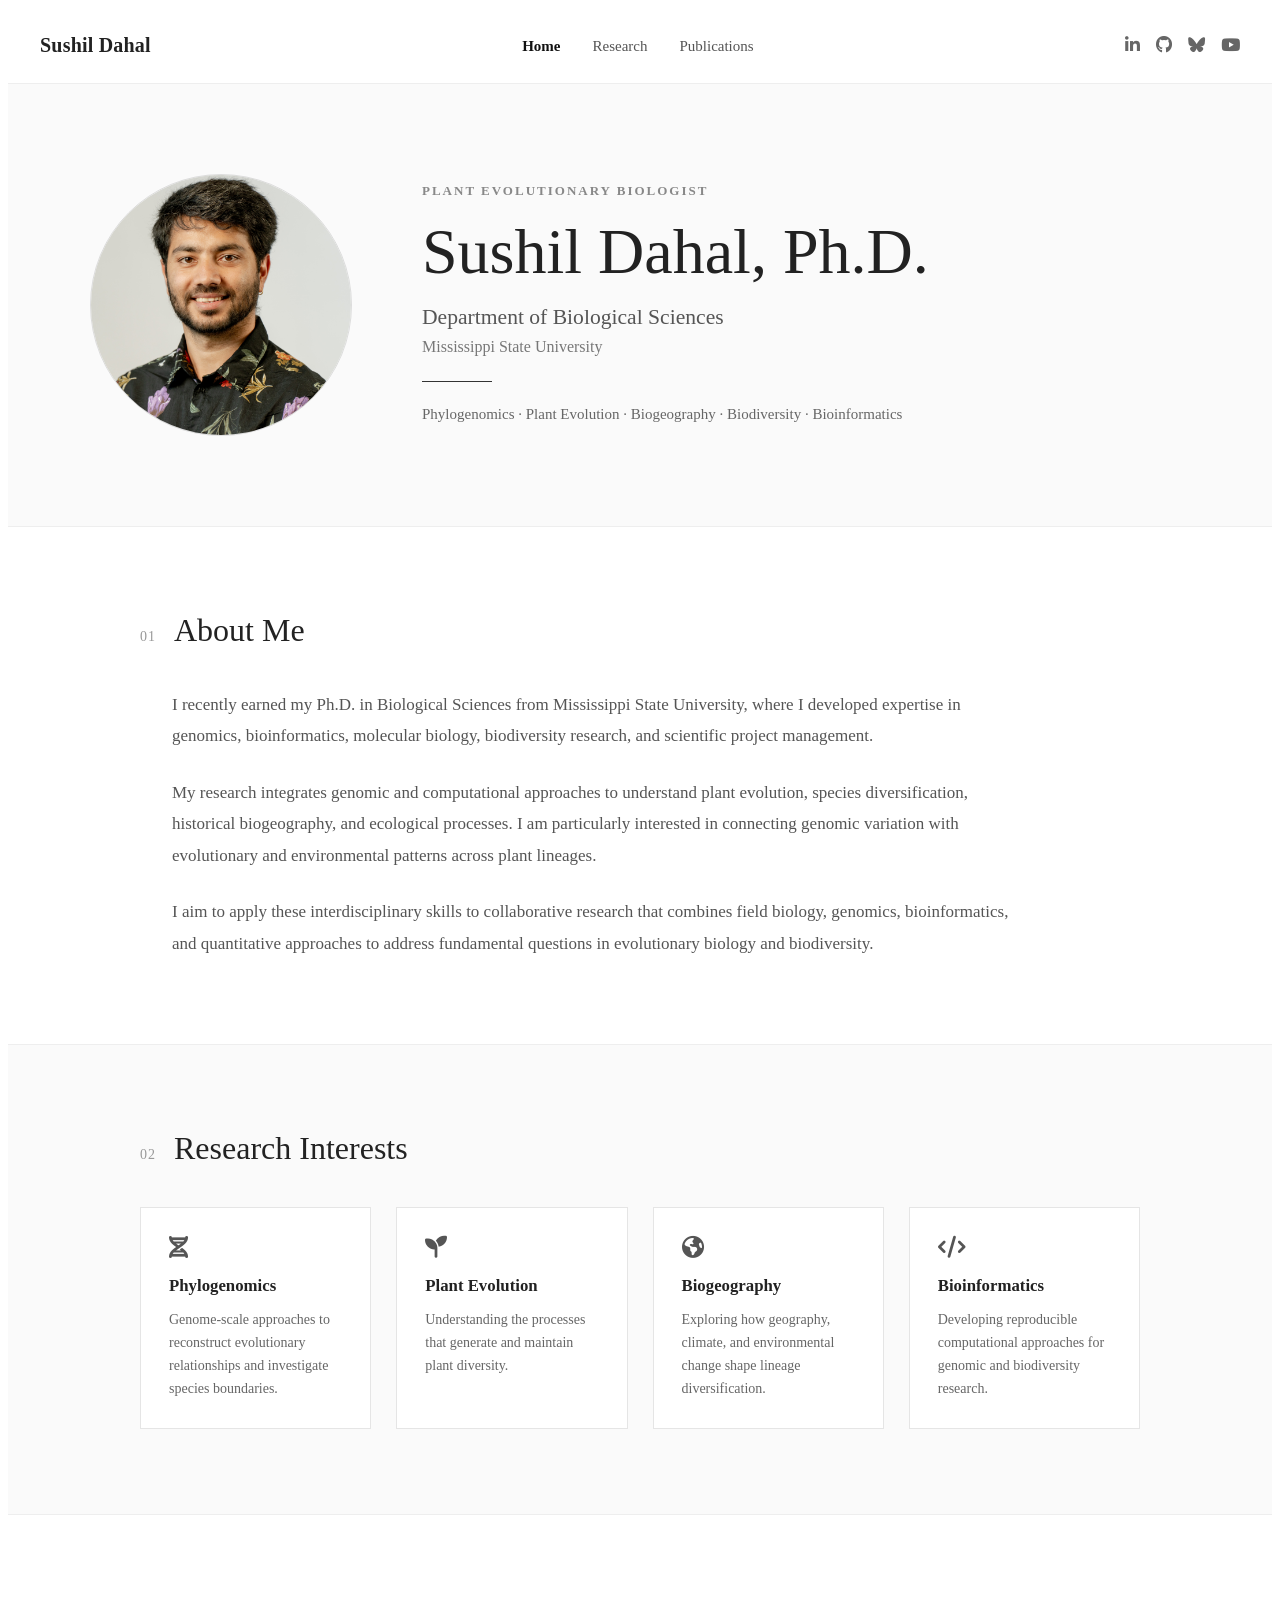
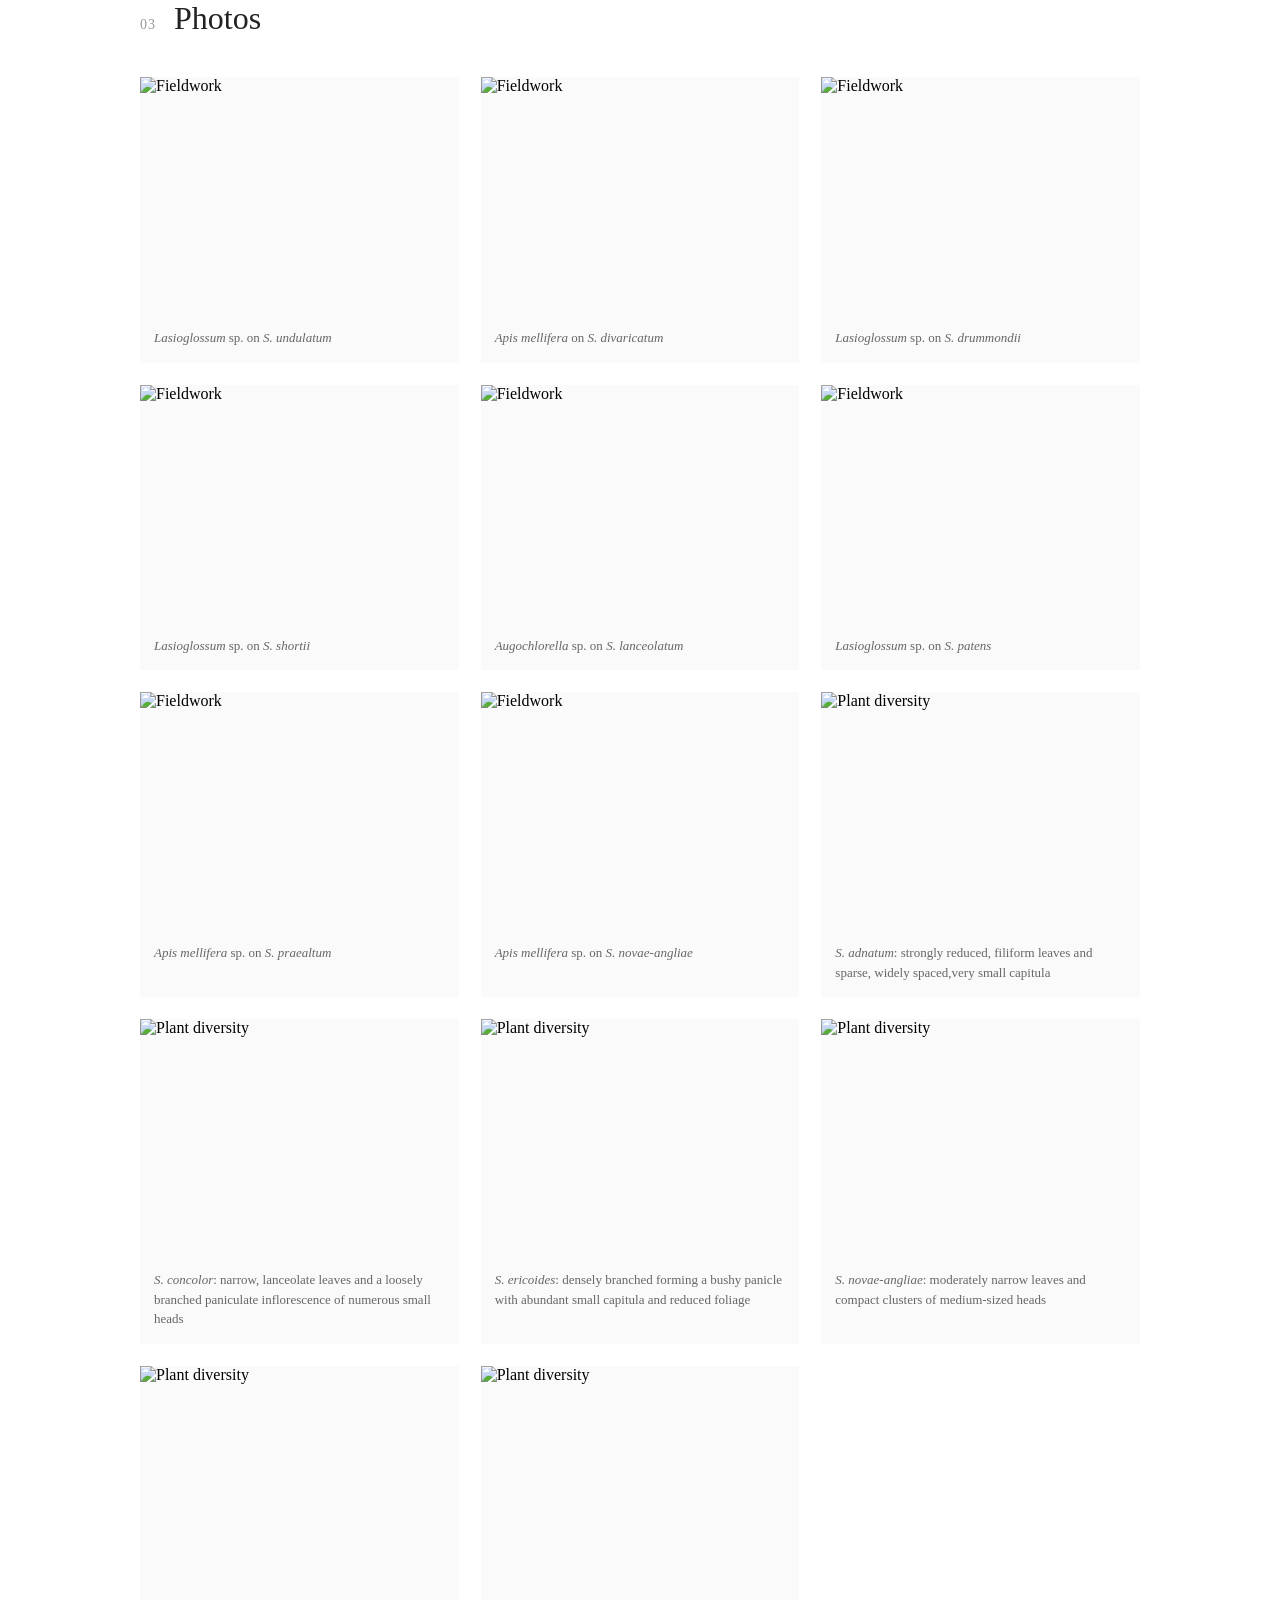
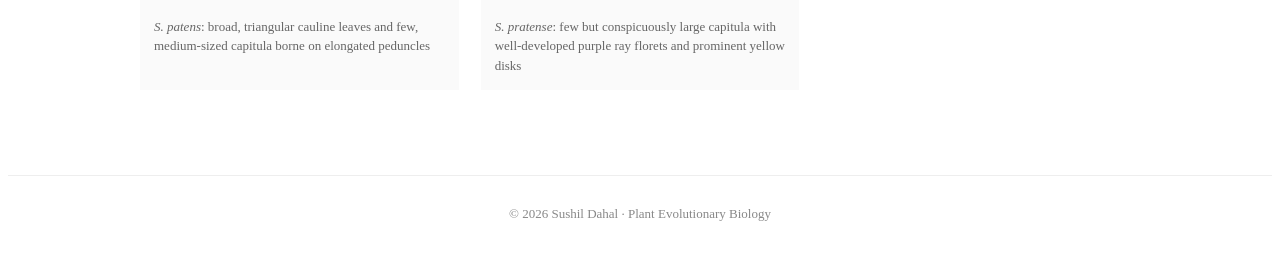
==== commit 1ce72d21: "Update index.html" ====
--- a/index.html
+++ b/index.html
@@ -263,33 +263,73 @@
         <div class="photo-grid">
 
             <figure class="photo-item">
-                <img src="photos/photo1.jpg" alt="Fieldwork">
-                <figcaption>Fieldwork and plant sampling</figcaption>
-            </figure>
-
-            <figure class="photo-item">
-                <img src="photos/photo2.jpg" alt="Research">
-                <figcaption>Plant evolutionary research</figcaption>
-            </figure>
-
-            <figure class="photo-item">
-                <img src="photos/photo3.jpg" alt="Botanical collection">
-                <figcaption>Botanical collections</figcaption>
-            </figure>
-
-            <figure class="photo-item">
-                <img src="photos/photo4.jpg" alt="Laboratory research">
-                <figcaption>Laboratory research</figcaption>
-            </figure>
-
-            <figure class="photo-item">
-                <img src="photos/photo5.jpg" alt="Field research">
-                <figcaption>Field research</figcaption>
-            </figure>
-
-            <figure class="photo-item">
-                <img src="photos/photo6.jpg" alt="Plant diversity">
-                <figcaption>Plant diversity and biodiversity</figcaption>
+                <img src="A.undulatum.jpg" alt="Fieldwork">
+                <figcaption><em>Lasioglossum</em> sp. on <em>S. undulatum</em></figcaption>
+            </figure>
+
+            <figure class="photo-item">
+                <img src="photos/B.divaricatum.jpg" alt="Fieldwork">
+                <figcaption><em>Apis mellifera</em> on <em>S. divaricatum</em></figcaption>
+            </figure>
+
+            <figure class="photo-item">
+                <img src="photos/C.drummondii.jpg" alt="Fieldwork">
+                <figcaption><em>Lasioglossum</em> sp. on <em>S. drummondii</em></figcaption>
+            </figure>
+
+            <figure class="photo-item">
+                <img src="photos/D.shortii.jpg" alt="Fieldwork">
+                <figcaption><em>Lasioglossum</em> sp. on <em>S. shortii</em></figcaption>
+            </figure>
+
+            <figure class="photo-item">
+                <img src="photos/E.lanceolatum.jpg" alt="Fieldwork">
+                <figcaption><em>Augochlorella</em> sp. on <em>S. lanceolatum</em></figcaption>
+            </figure>
+
+            <figure class="photo-item">
+                <img src="photos/F.patens.jpg" alt="Fieldwork">
+                <figcaption><em>Lasioglossum</em> sp. on <em>S. patens</em></figcaption>
+            </figure>
+
+            <figure class="photo-item">
+                <img src="photos/G.praealtum.jpg" alt="Fieldwork">
+                <figcaption><em>Apis mellifera</em> sp. on <em>S. praealtum</em></figcaption>
+            </figure>
+
+            <figure class="photo-item">
+                <img src="photos/H.novae-angliae.jpg" alt="Fieldwork">
+                <figcaption><em>Apis mellifera</em> sp. on <em>S. novae-angliae</em></figcaption>
+            </figure>
+
+            <figure class="photo-item">
+                <img src="photos/S.adnatum.jpg" alt="Plant diversity">
+                <figcaption><em>S. adnatum</em>: strongly reduced, filiform leaves and sparse, widely spaced,very small capitula</figcaption>
+            </figure>
+
+            <figure class="photo-item">
+                <img src="photos/S.concolor.jpg" alt="Plant diversity">
+                <figcaption><em>S. concolor</em>: narrow, lanceolate leaves and a loosely branched paniculate inflorescence of numerous small heads</figcaption>
+            </figure>
+
+            <figure class="photo-item">
+                <img src="photos/S.ericoides.jpg" alt="Plant diversity">
+                <figcaption><em>S. ericoides</em>: densely branched forming a bushy panicle with abundant small capitula and reduced foliage</figcaption>
+            </figure>
+
+            <figure class="photo-item">
+                <img src="photos/S.novae-angliae.jpg" alt="Plant diversity">
+                <figcaption><em>S. novae-angliae</em>: moderately narrow leaves and compact clusters of medium-sized heads</figcaption>
+            </figure>
+
+            <figure class="photo-item">
+                <img src="photos/S.patens.jpg" alt="Plant diversity">
+                <figcaption><em>S. patens</em>: broad, triangular cauline leaves and few, medium-sized capitula borne on elongated peduncles</figcaption>
+            </figure>
+
+            <figure class="photo-item">
+                <img src="photos/S.pratense.jpg" alt="Plant diversity">
+                <figcaption><em>S. pratense</em>: few but conspicuously large capitula with well-developed purple ray florets and prominent yellow disks</figcaption>
             </figure>
 
         </div>
--- a/style.css
+++ b/style.css
@@ -599,6 +599,64 @@
         margin: 0 auto;
     }
 }
+/* =========================================
+   PHOTOS
+   ========================================= */
+
+.photos {
+    background: #fff;
+    border-top: 1px solid #eee;
+}
+
+.photos-container {
+    max-width: 1000px;
+    margin: 0 auto;
+    padding: 85px 30px;
+}
+
+.photo-grid {
+    display: grid;
+    grid-template-columns: repeat(3, 1fr);
+    gap: 22px;
+}
+
+.photo-item {
+    margin: 0;
+    overflow: hidden;
+    background: #fafafa;
+}
+
+.photo-item img {
+    width: 100%;
+    aspect-ratio: 4 / 3;
+    object-fit: cover;
+    display: block;
+    transition: transform 0.3s ease;
+}
+
+.photo-item:hover img {
+    transform: scale(1.04);
+}
+
+.photo-item figcaption {
+    padding: 12px 14px 15px;
+    color: #666;
+    font-size: 13px;
+    line-height: 1.5;
+}
+
+@media (max-width: 768px) {
+    .photo-grid {
+        grid-template-columns: repeat(2, 1fr);
+        gap: 16px;
+    }
+}
+
+@media (max-width: 500px) {
+    .photo-grid {
+        grid-template-columns: 1fr;
+    }
+}
 
 /* ==========================
    RESPONSIVE
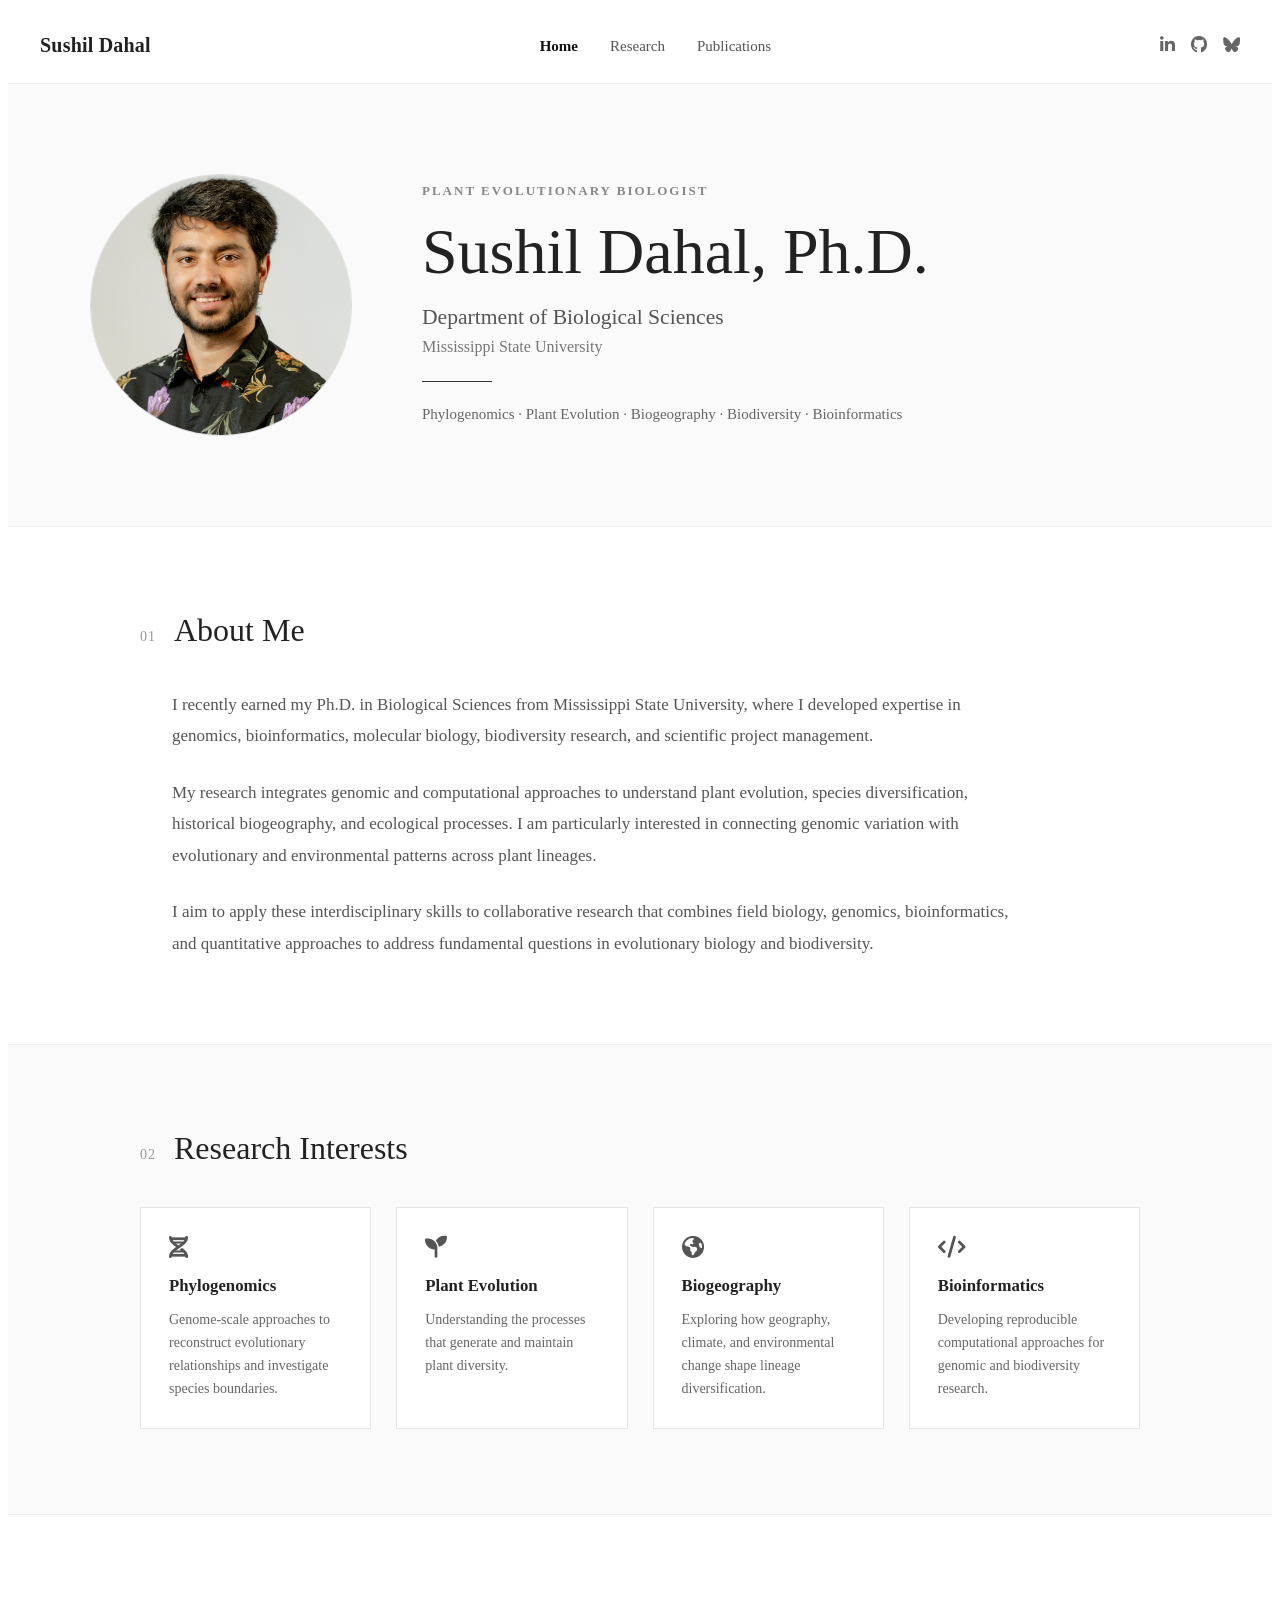
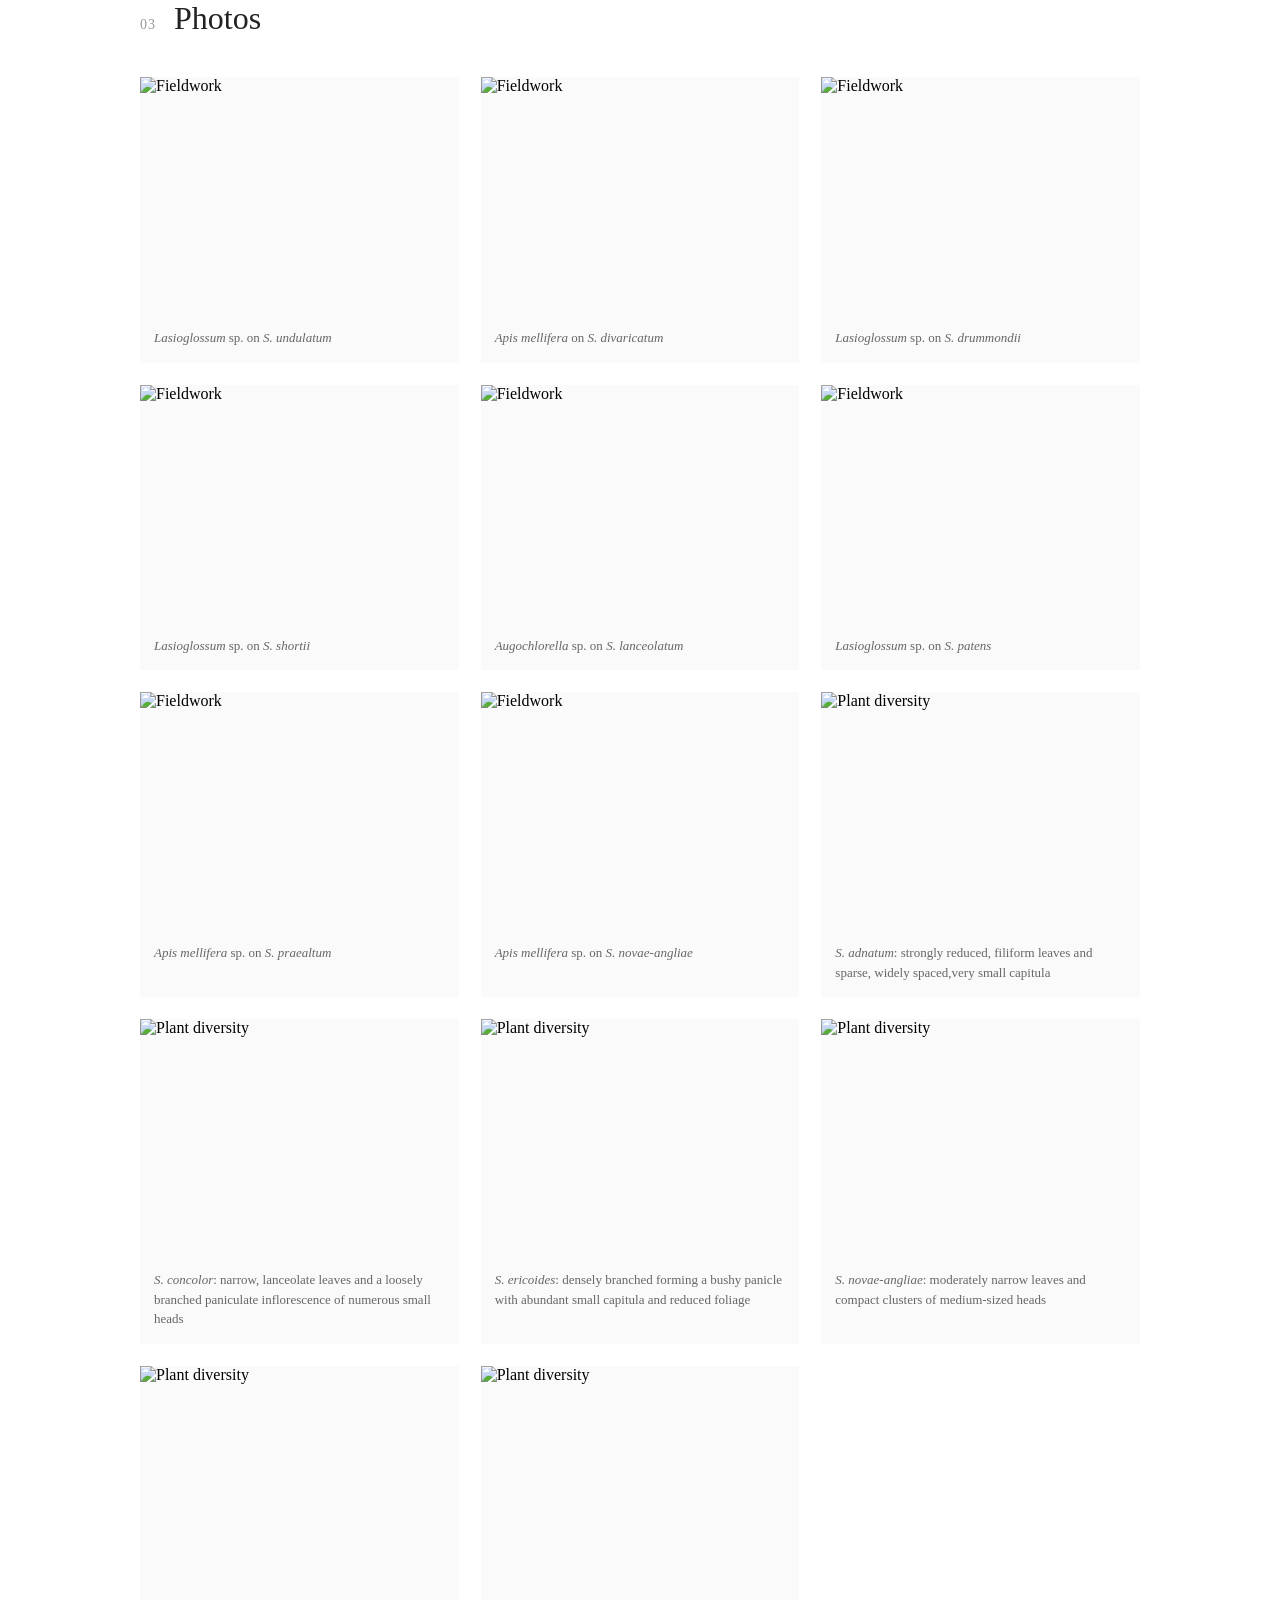
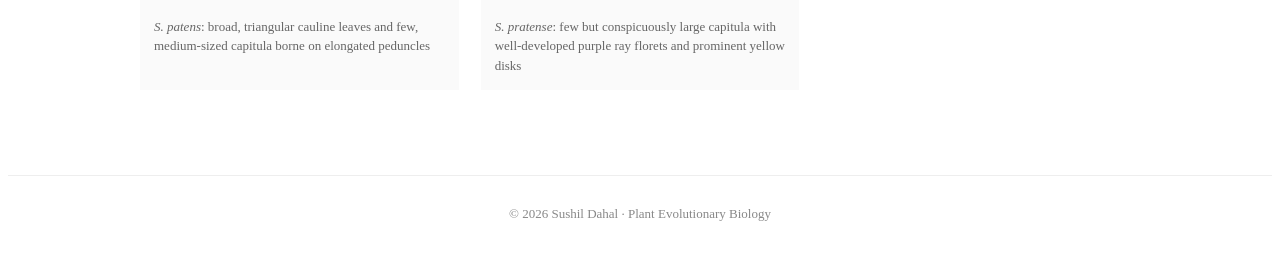
==== commit c6b230c5: "Update index.html" ====
--- a/index.html
+++ b/index.html
@@ -64,13 +64,6 @@
                         <i class="fa-brands fa-bluesky"></i>
                     </a>
 
-                    <a href="https://www.youtube.com/@sushildahal7122"
-                       target="_blank"
-                       rel="noopener noreferrer"
-                       aria-label="YouTube">
-                        <i class="fa-brands fa-youtube"></i>
-                    </a>
-
                 </div>
 
             </div>
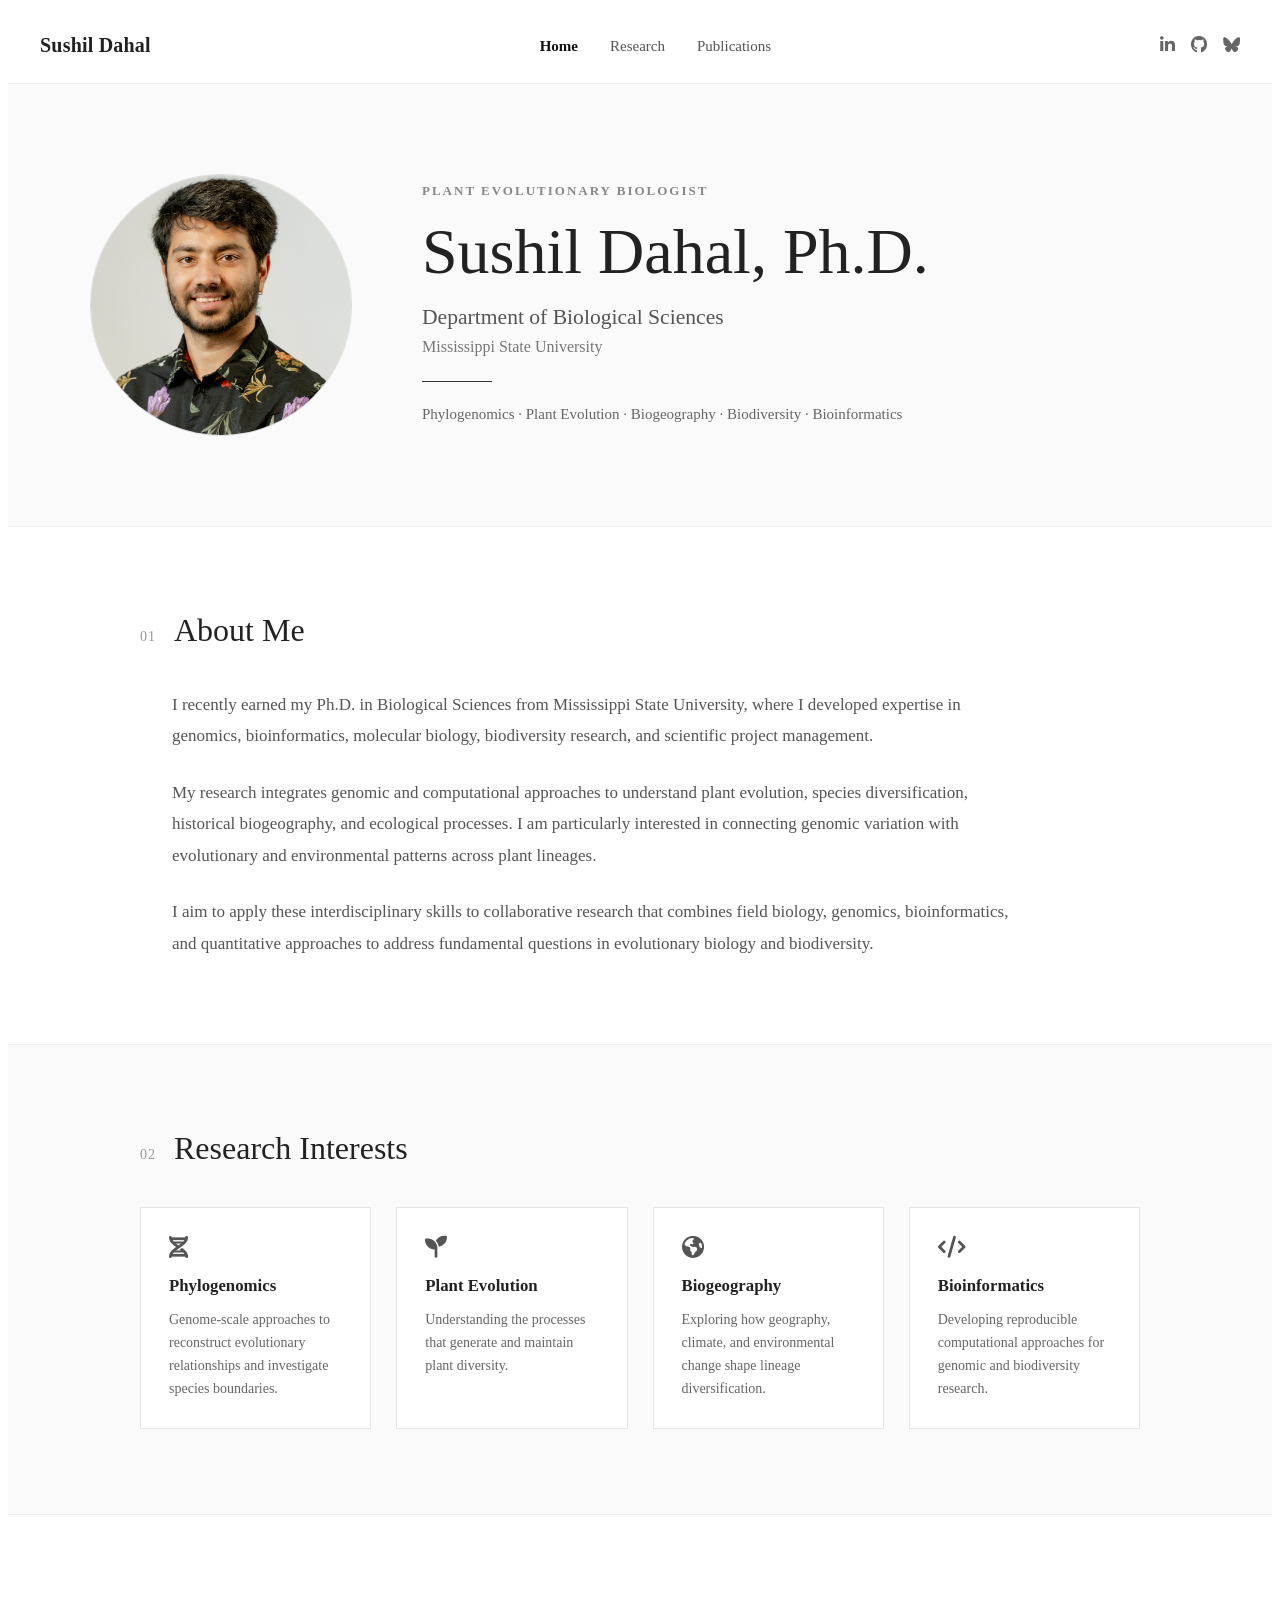
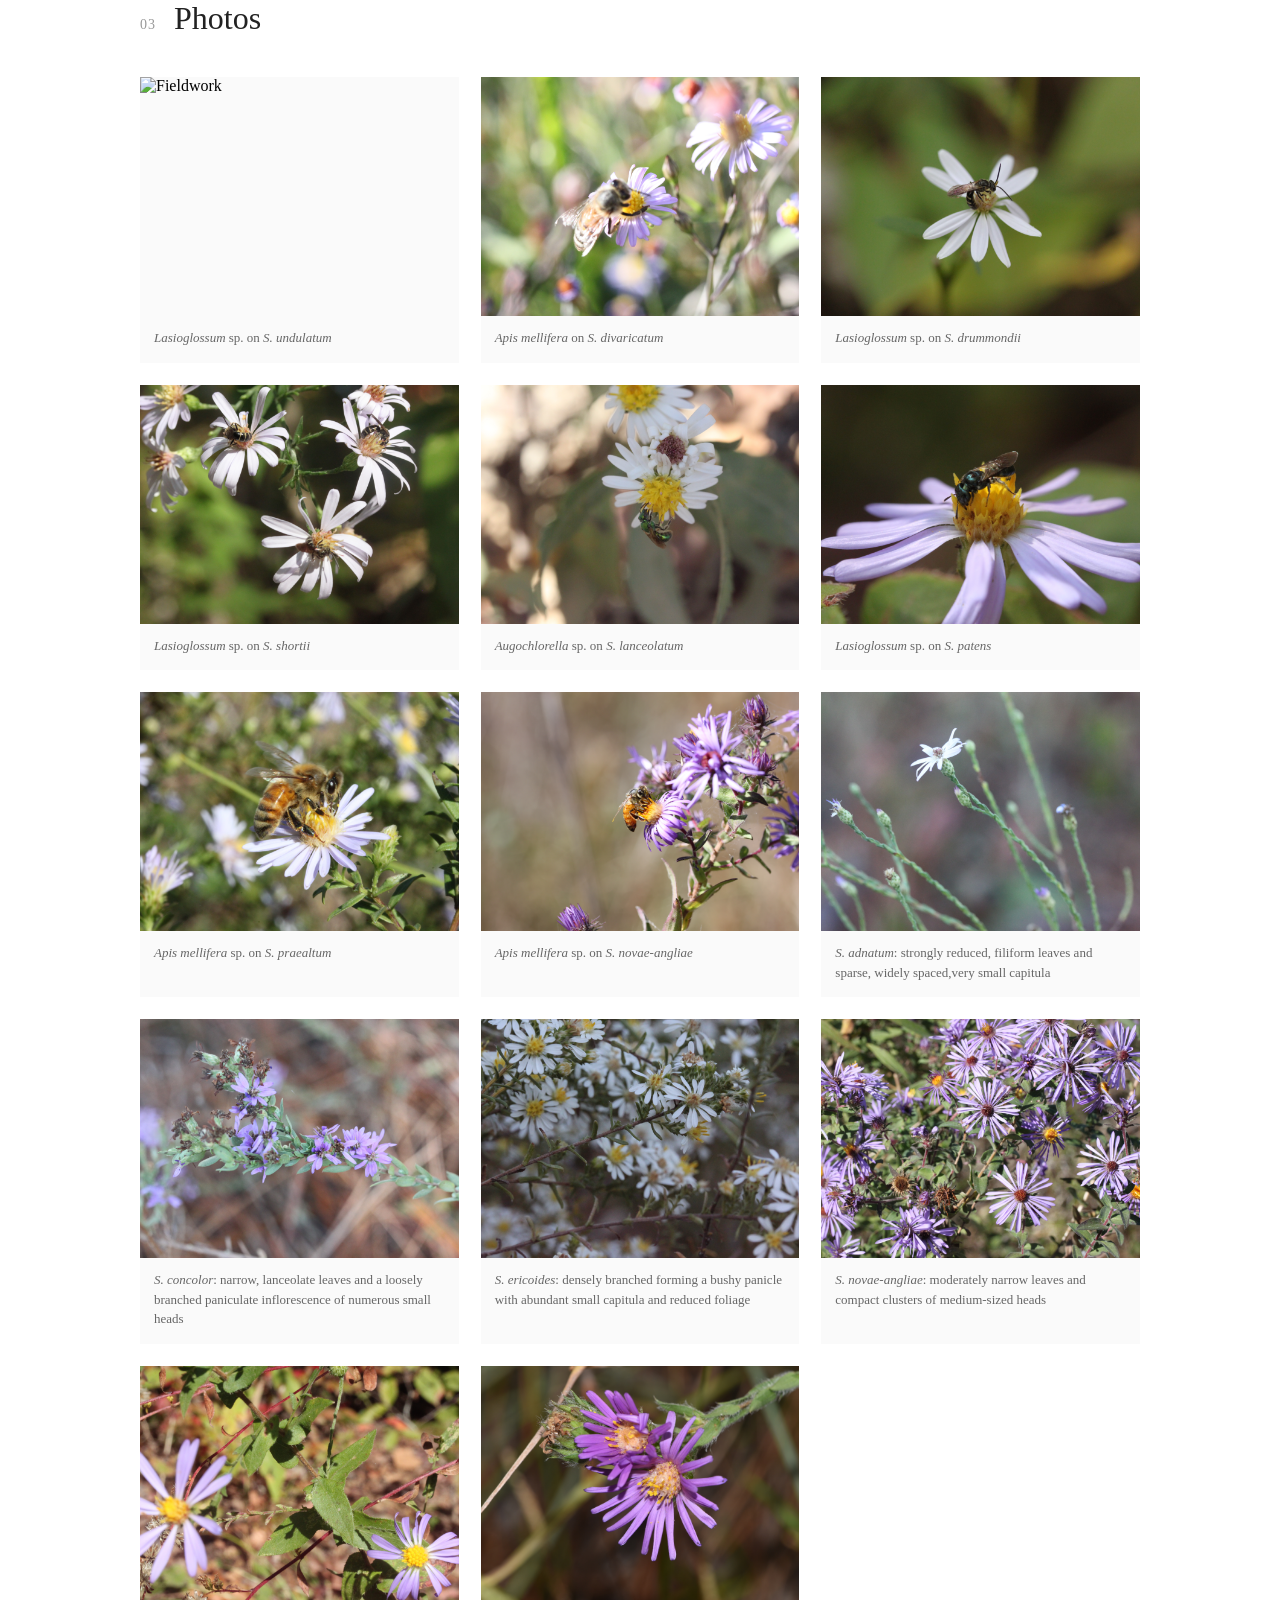
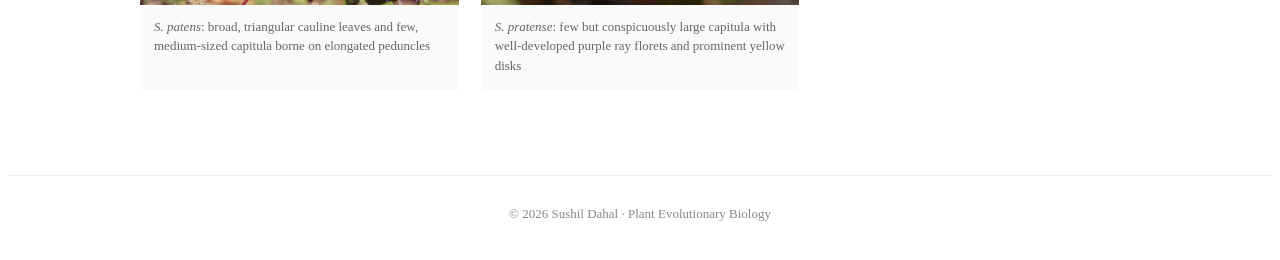
==== commit 3c55d72a: "Update index.html" ====
--- a/index.html
+++ b/index.html
@@ -256,72 +256,72 @@
         <div class="photo-grid">
 
             <figure class="photo-item">
-                <img src="A.undulatum.jpg" alt="Fieldwork">
+                <img src="A.undulatum.JPG" alt="Fieldwork">
                 <figcaption><em>Lasioglossum</em> sp. on <em>S. undulatum</em></figcaption>
             </figure>
 
             <figure class="photo-item">
-                <img src="photos/B.divaricatum.jpg" alt="Fieldwork">
+                <img src="photos/B.divaricatum.JPG" alt="Fieldwork">
                 <figcaption><em>Apis mellifera</em> on <em>S. divaricatum</em></figcaption>
             </figure>
 
             <figure class="photo-item">
-                <img src="photos/C.drummondii.jpg" alt="Fieldwork">
+                <img src="photos/C.drummondii.JPG" alt="Fieldwork">
                 <figcaption><em>Lasioglossum</em> sp. on <em>S. drummondii</em></figcaption>
             </figure>
 
             <figure class="photo-item">
-                <img src="photos/D.shortii.jpg" alt="Fieldwork">
+                <img src="photos/D.shortii.JPG" alt="Fieldwork">
                 <figcaption><em>Lasioglossum</em> sp. on <em>S. shortii</em></figcaption>
             </figure>
 
             <figure class="photo-item">
-                <img src="photos/E.lanceolatum.jpg" alt="Fieldwork">
+                <img src="photos/E.lanceolatum.JPG" alt="Fieldwork">
                 <figcaption><em>Augochlorella</em> sp. on <em>S. lanceolatum</em></figcaption>
             </figure>
 
             <figure class="photo-item">
-                <img src="photos/F.patens.jpg" alt="Fieldwork">
+                <img src="photos/F.patens.JPG" alt="Fieldwork">
                 <figcaption><em>Lasioglossum</em> sp. on <em>S. patens</em></figcaption>
             </figure>
 
             <figure class="photo-item">
-                <img src="photos/G.praealtum.jpg" alt="Fieldwork">
+                <img src="photos/G.praealtum.JPG" alt="Fieldwork">
                 <figcaption><em>Apis mellifera</em> sp. on <em>S. praealtum</em></figcaption>
             </figure>
 
             <figure class="photo-item">
-                <img src="photos/H.novae-angliae.jpg" alt="Fieldwork">
+                <img src="photos/H.novae-angliae.JPG" alt="Fieldwork">
                 <figcaption><em>Apis mellifera</em> sp. on <em>S. novae-angliae</em></figcaption>
             </figure>
 
             <figure class="photo-item">
-                <img src="photos/S.adnatum.jpg" alt="Plant diversity">
+                <img src="photos/S.adnatum.JPG" alt="Plant diversity">
                 <figcaption><em>S. adnatum</em>: strongly reduced, filiform leaves and sparse, widely spaced,very small capitula</figcaption>
             </figure>
 
             <figure class="photo-item">
-                <img src="photos/S.concolor.jpg" alt="Plant diversity">
+                <img src="photos/S.concolor.JPG" alt="Plant diversity">
                 <figcaption><em>S. concolor</em>: narrow, lanceolate leaves and a loosely branched paniculate inflorescence of numerous small heads</figcaption>
             </figure>
 
             <figure class="photo-item">
-                <img src="photos/S.ericoides.jpg" alt="Plant diversity">
+                <img src="photos/S.ericoides.JPG" alt="Plant diversity">
                 <figcaption><em>S. ericoides</em>: densely branched forming a bushy panicle with abundant small capitula and reduced foliage</figcaption>
             </figure>
 
             <figure class="photo-item">
-                <img src="photos/S.novae-angliae.jpg" alt="Plant diversity">
+                <img src="photos/S.novae-angliae.JPG" alt="Plant diversity">
                 <figcaption><em>S. novae-angliae</em>: moderately narrow leaves and compact clusters of medium-sized heads</figcaption>
             </figure>
 
             <figure class="photo-item">
-                <img src="photos/S.patens.jpg" alt="Plant diversity">
+                <img src="photos/S.patens.JPG" alt="Plant diversity">
                 <figcaption><em>S. patens</em>: broad, triangular cauline leaves and few, medium-sized capitula borne on elongated peduncles</figcaption>
             </figure>
 
             <figure class="photo-item">
-                <img src="photos/S.pratense.jpg" alt="Plant diversity">
+                <img src="photos/S.pratense.JPG" alt="Plant diversity">
                 <figcaption><em>S. pratense</em>: few but conspicuously large capitula with well-developed purple ray florets and prominent yellow disks</figcaption>
             </figure>
 
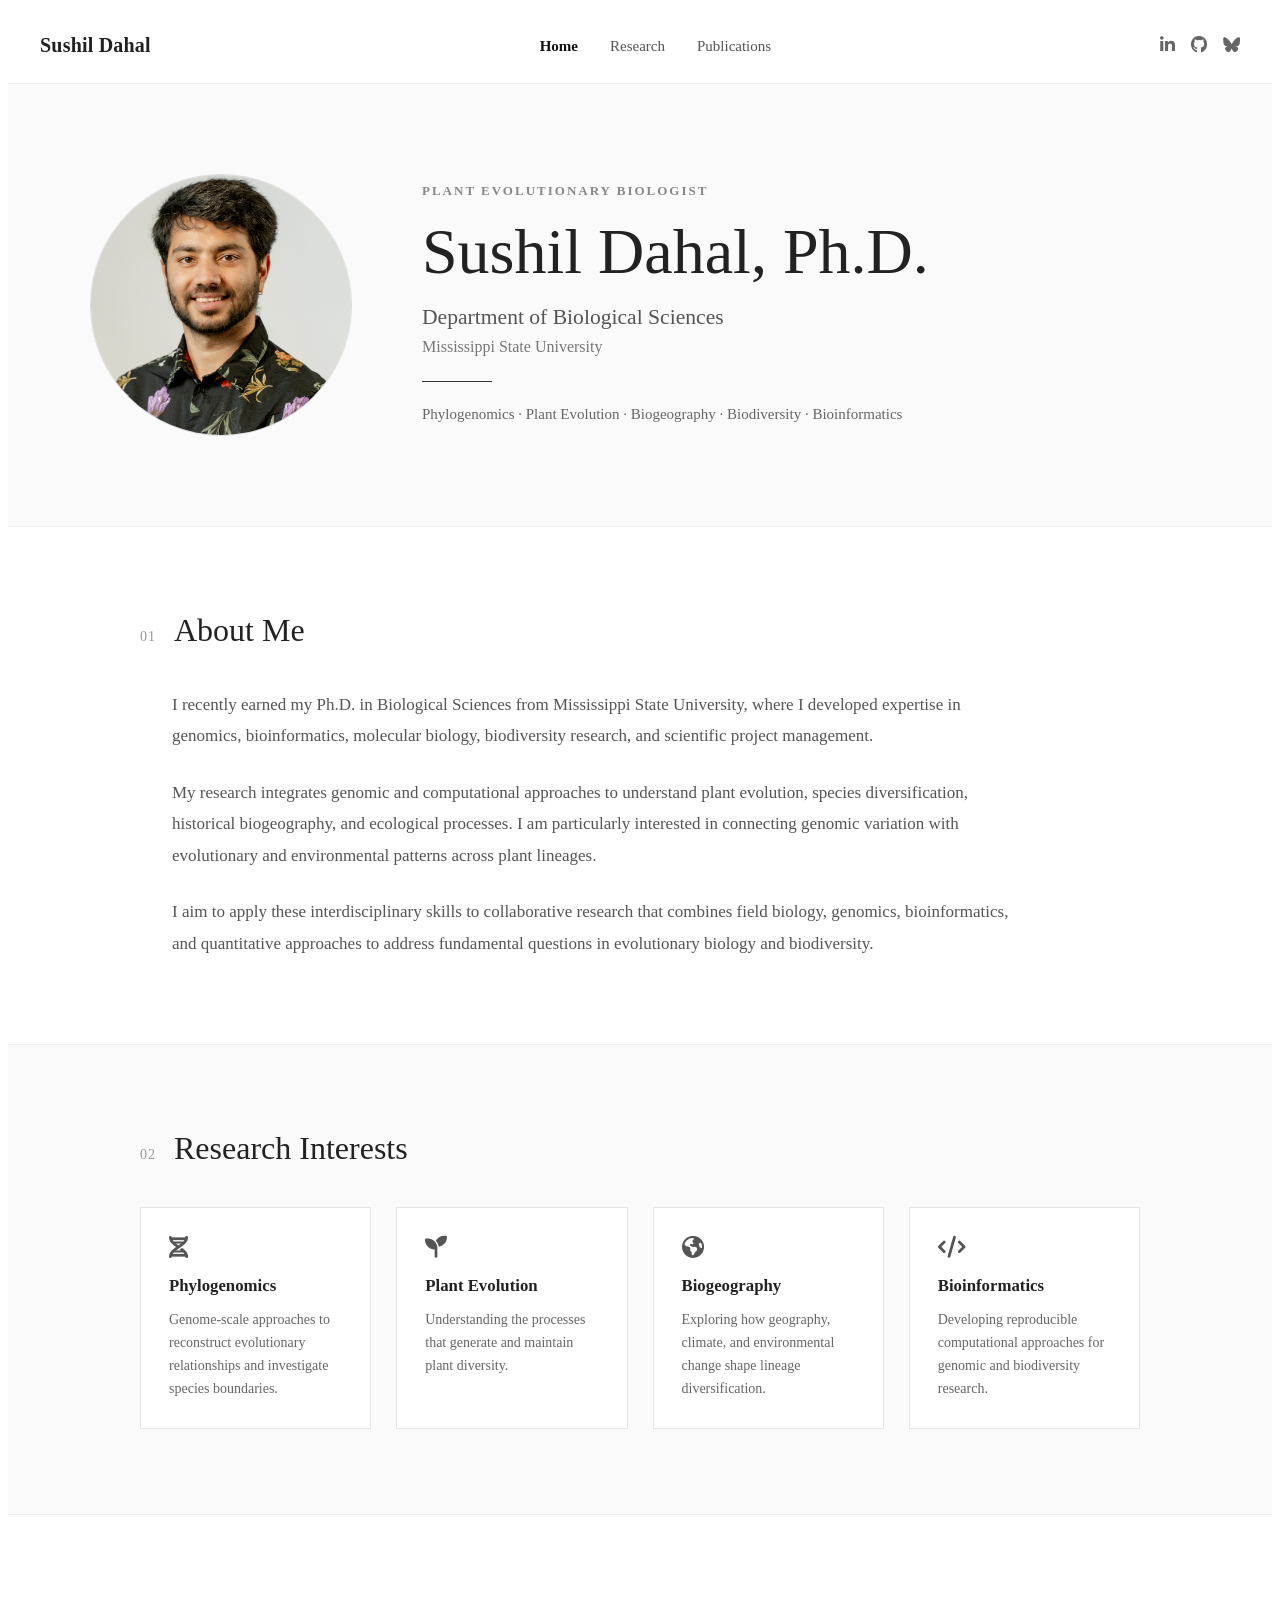
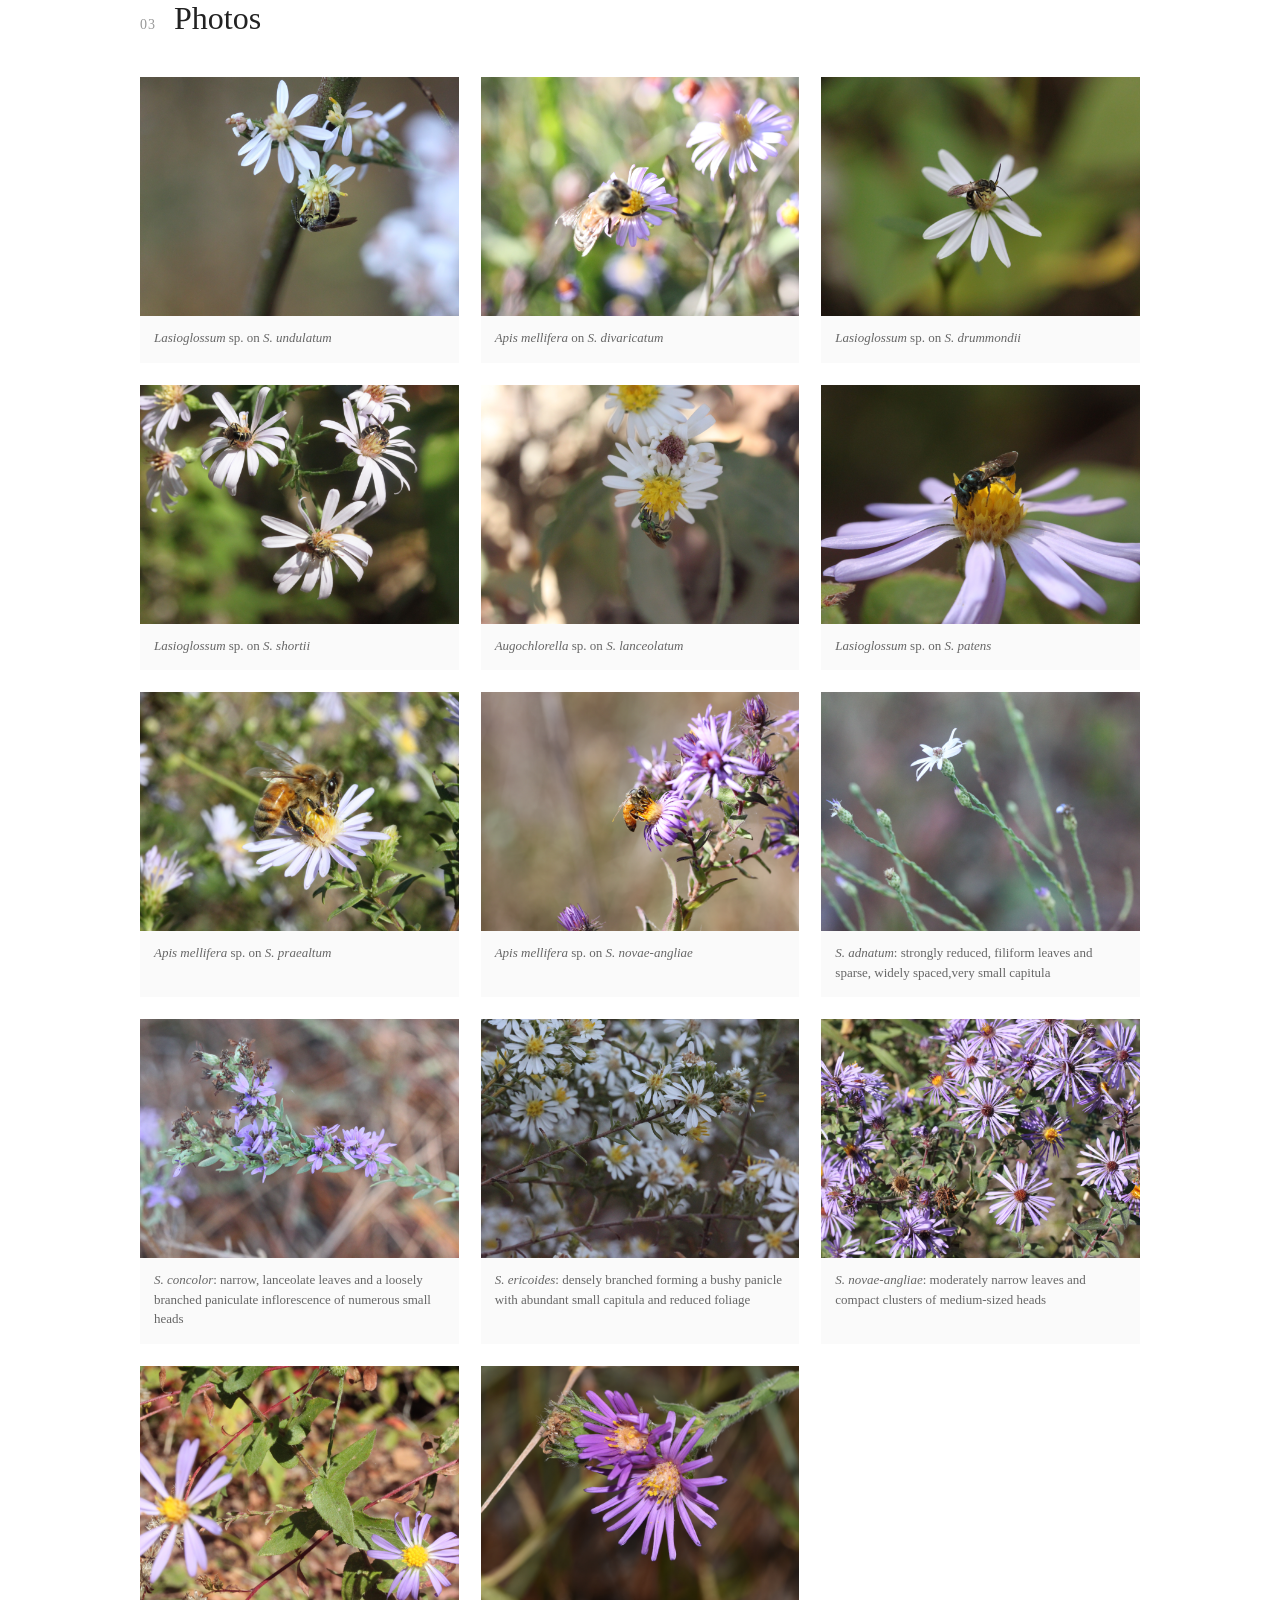
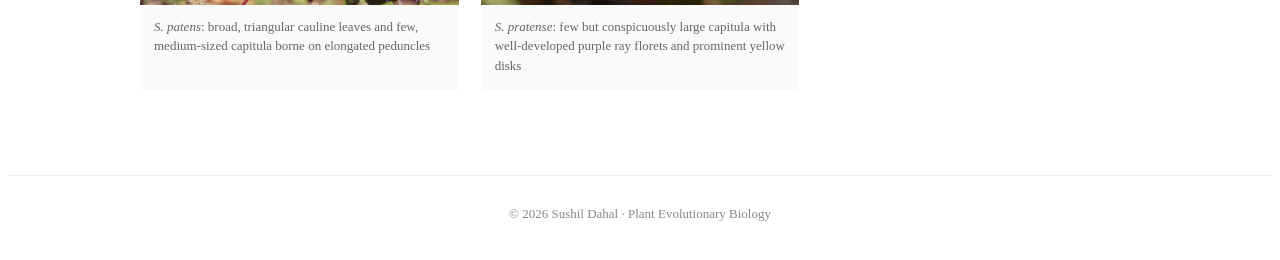
==== commit 4275909c: "Update index.html" ====
--- a/index.html
+++ b/index.html
@@ -256,7 +256,7 @@
         <div class="photo-grid">
 
             <figure class="photo-item">
-                <img src="A.undulatum.JPG" alt="Fieldwork">
+                <img src="photos/A.undulatum.JPG" alt="Fieldwork">
                 <figcaption><em>Lasioglossum</em> sp. on <em>S. undulatum</em></figcaption>
             </figure>
 
